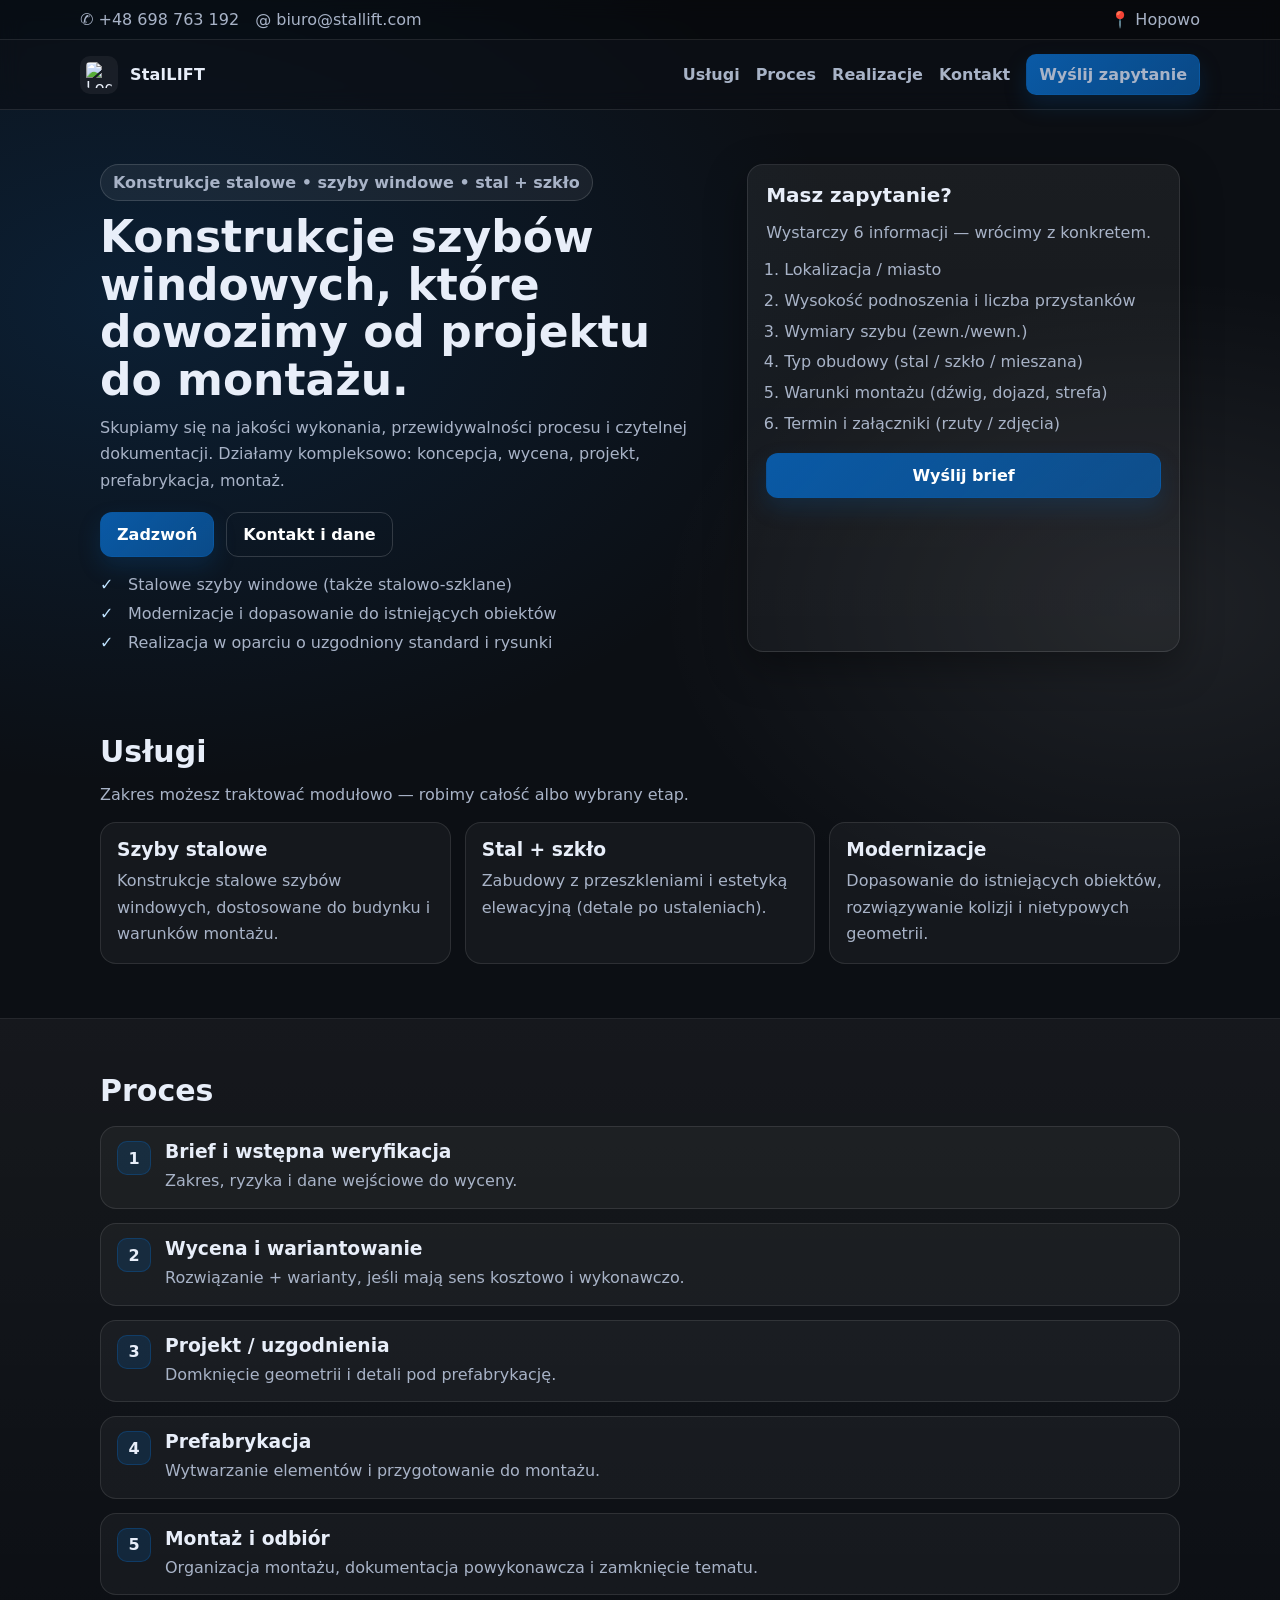
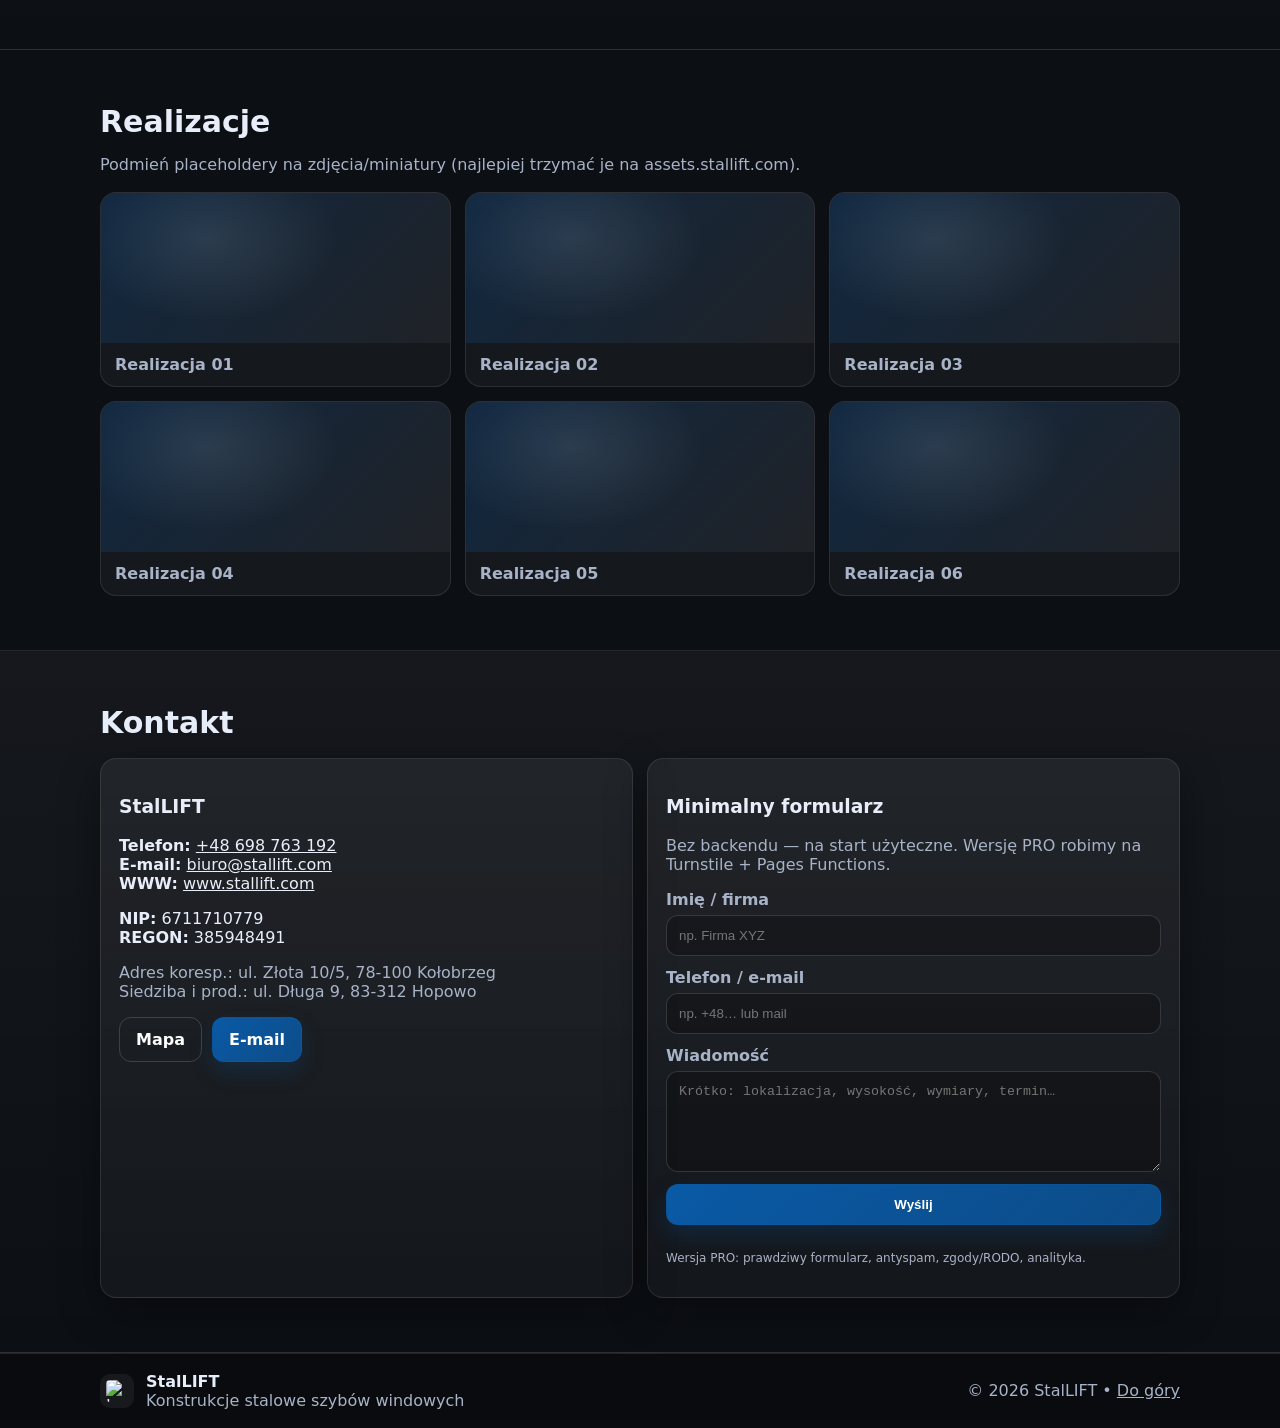
==== index.html @ e1544d0c "Add files via upload" ====
<!doctype html>
<html lang="pl">
<head>
  <meta charset="utf-8" />
  <meta name="viewport" content="width=device-width, initial-scale=1" />
  <title>StalLIFT — Konstrukcje stalowe szybów windowych</title>
  <meta name="description" content="Projektowanie, prefabrykacja i montaż konstrukcji stalowych szybów windowych. Kompleksowo: od koncepcji po realizację." />
  <meta name="robots" content="index,follow" />

  <link rel="icon" href="/favicon.svg" type="image/svg+xml" />
  <link rel="preconnect" href="https://assets.stallift.com" crossorigin />

  <meta property="og:title" content="StalLIFT — konstrukcje stalowe szybów windowych" />
  <meta property="og:description" content="Projektowanie, prefabrykacja i montaż. Szyby stalowo-szklane, konstrukcje pod dźwigi, modernizacje." />
  <meta property="og:type" content="website" />
  <meta property="og:url" content="https://www.stallift.com/" />
  <meta property="og:image" content="https://assets.stallift.com/stallift-logo.png" />

  <script type="application/ld+json">
  {
    "@context": "https://schema.org",
    "@type": "LocalBusiness",
    "name": "StalLIFT",
    "url": "https://www.stallift.com/",
    "logo": "https://assets.stallift.com/stallift-logo.png",
    "email": "biuro@stallift.com",
    "telephone": "+48698763192",
    "address": {
      "@type": "PostalAddress",
      "streetAddress": "ul. Długa 9",
      "addressLocality": "Hopowo",
      "postalCode": "83-312",
      "addressCountry": "PL"
    }
  }
  </script>

  <style>
    :root{
      --bg:#0c0f14;
      --text:#e8eef9;
      --muted:#a8b3c7;
      --line:rgba(255,255,255,.10);
      --blue:#0a5aa6;
      --shadow: 0 14px 40px rgba(0,0,0,.35);
      --r:16px;
    }
    *{box-sizing:border-box}
    html{scroll-behavior:smooth}
    body{
      margin:0;
      font-family: system-ui, -apple-system, Segoe UI, Roboto, Arial, Helvetica, sans-serif;
      color:var(--text);
      background:
        radial-gradient(1200px 800px at 10% 10%, rgba(10,90,166,.22), transparent 60%),
        radial-gradient(900px 600px at 90% 20%, rgba(255,255,255,.08), transparent 55%),
        var(--bg);
    }
    a{color:inherit}
    .container{max-width:1120px; margin:0 auto; padding:0 20px}
    .muted{color:var(--muted)}
    .btn{
      display:inline-flex; align-items:center; justify-content:center;
      padding:12px 16px; border-radius:12px;
      background: linear-gradient(135deg, rgba(10,90,166,1), rgba(10,90,166,.78));
      color:#fff; text-decoration:none; font-weight:800;
      border:1px solid rgba(10,90,166,.5);
      box-shadow: 0 10px 22px rgba(10,90,166,.22);
    }
    .btn:hover{filter:brightness(1.05)}
    .btn.ghost{background:transparent; border:1px solid rgba(255,255,255,.16); box-shadow:none}
    .btn.small{padding:10px 12px; border-radius:10px}
    .btn.full{width:100%}

    header{position:sticky; top:0; z-index:1000; backdrop-filter: blur(10px); -webkit-backdrop-filter: blur(10px)}
    .topbar{background:rgba(0,0,0,.35); border-bottom:1px solid var(--line)}
    .topbar .container{display:flex; justify-content:space-between; gap:14px; flex-wrap:wrap; padding:10px 0}
    .topbar a{color:var(--muted); text-decoration:none}
    .topbar a:hover{color:var(--text)}

    .navwrap{background:rgba(12,15,20,.65); border-bottom:1px solid var(--line)}
    .nav{display:flex; align-items:center; justify-content:space-between; gap:18px; padding:14px 0}
    .brand{display:flex; gap:12px; align-items:center; text-decoration:none}
    .brand img{width:38px; height:38px; border-radius:10px; background:rgba(255,255,255,.06); padding:6px}
    .brand b{letter-spacing:.2px}
    .menu{display:flex; align-items:center; gap:16px}
    .menu a{color:var(--muted); text-decoration:none; font-weight:700}
    .menu a:hover{color:var(--text)}

    .toggle{
      display:none; width:44px; height:44px; border-radius:12px;
      background:transparent; border:1px solid var(--line); color:var(--text);
    }
    .toggle span{display:block; height:2px; background:var(--text); margin:6px 10px; opacity:.9}

    .hero{padding:54px 0 28px}
    .hero .grid{display:grid; grid-template-columns:1.3fr .9fr; gap:22px; align-items:stretch}
    .pill{
      display:inline-flex; padding:8px 12px; border-radius:999px;
      border:1px solid rgba(255,255,255,.14);
      background:rgba(255,255,255,.06);
      color:var(--muted); font-weight:700; margin:0 0 12px 0;
    }
    h1{font-size:44px; line-height:1.08; margin:0 0 12px}
    .lead{color:var(--muted); font-size:16px; line-height:1.65; margin:0 0 18px}
    .cta{display:flex; gap:12px; flex-wrap:wrap; margin:0 0 18px}
    .checks{margin:0; padding:0; list-style:none; display:grid; gap:10px}
    .checks li{padding-left:28px; position:relative; color:var(--muted)}
    .checks li::before{content:"✓"; position:absolute; left:0; top:0; color:#bfe3ff; font-weight:900}

    .panel{
      border:1px solid var(--line);
      background: linear-gradient(180deg, rgba(255,255,255,.06), rgba(255,255,255,.03));
      border-radius: var(--r);
      padding:18px;
      box-shadow: var(--shadow);
    }
    .panel h2{margin:0 0 8px; font-size:20px}
    .steps{margin:12px 0 16px; padding-left:18px; color:var(--muted); line-height:1.55}
    .steps li{margin:6px 0}

    section{padding:54px 0}
    section.alt{background: linear-gradient(180deg, rgba(255,255,255,.04), rgba(255,255,255,0)); border-top:1px solid var(--line); border-bottom:1px solid var(--line)}
    h2{margin:0 0 10px; font-size:30px}
    .grid3{display:grid; grid-template-columns:repeat(3,1fr); gap:14px; margin-top:18px}
    .card{border:1px solid var(--line); border-radius: var(--r); background:rgba(255,255,255,.04); padding:16px}
    .card h3{margin:0 0 8px}
    .card p{margin:0; color:var(--muted); line-height:1.65}

    .timeline{display:grid; gap:14px; margin-top:18px}
    .titem{display:flex; gap:14px; border:1px solid var(--line); border-radius: var(--r); padding:14px 16px; background:rgba(255,255,255,.04)}
    .tno{width:34px; height:34px; border-radius:10px; display:flex; align-items:center; justify-content:center; background:rgba(10,90,166,.22); border:1px solid rgba(10,90,166,.4); font-weight:900}
    .titem h3{margin:0 0 6px}
    .titem p{margin:0; color:var(--muted); line-height:1.6}

    .gallery{display:grid; grid-template-columns:repeat(3,1fr); gap:14px; margin-top:18px}
    .gcard{text-decoration:none; border:1px solid var(--line); border-radius: var(--r); overflow:hidden; background:rgba(255,255,255,.04)}
    .gimg{height:150px; background:linear-gradient(135deg, rgba(10,90,166,.28), rgba(255,255,255,.06)), radial-gradient(220px 140px at 30% 30%, rgba(255,255,255,.12), transparent 60%), rgba(0,0,0,.15)}
    .gcap{padding:12px 14px; color:var(--muted); font-weight:700}

    .split{display:grid; grid-template-columns:1fr 1fr; gap:14px; margin-top:18px}
    .form{display:grid; gap:12px}
    label{display:grid; gap:6px; color:var(--muted); font-weight:700}
    input, textarea{width:100%; border-radius:12px; border:1px solid rgba(255,255,255,.14); background:rgba(0,0,0,.25); color:var(--text); padding:12px 12px; outline:none}
    input:focus, textarea:focus{border-color: rgba(10,90,166,.6)}
    .tiny{font-size:12px; line-height:1.5}

    footer{border-top:1px solid var(--line); padding:18px 0; background:rgba(0,0,0,.28)}
    footer .container{display:flex; justify-content:space-between; align-items:center; gap:14px; flex-wrap:wrap}
    .fleft{display:flex; gap:12px; align-items:center}
    .fleft img{width:34px; height:34px; border-radius:10px; background:rgba(255,255,255,.06); padding:6px}

    @media (max-width: 980px){
      h1{font-size:38px}
      .hero .grid{grid-template-columns:1fr}
      .split{grid-template-columns:1fr}
      .grid3{grid-template-columns:1fr}
      .gallery{grid-template-columns:1fr}
      .toggle{display:inline-block}
      .menu{
        position:absolute; right:20px; top:100%; margin-top:10px;
        padding:14px; border-radius:16px; border:1px solid var(--line);
        background: rgba(12,15,20,.95); box-shadow: var(--shadow);
        display:none; flex-direction:column; align-items:flex-start; min-width:220px;
      }
      .menu.open{display:flex}
    }
    @media (prefers-reduced-motion: reduce){
      html{scroll-behavior:auto}
    }
  </style>
</head>

<body>
<header>
  <div class="topbar">
    <div class="container">
      <div style="display:flex; gap:16px; flex-wrap:wrap;">
        <a href="tel:+48698763192">✆ +48 698 763 192</a>
        <a href="mailto:biuro@stallift.com">@ biuro@stallift.com</a>
      </div>
      <div>
        <a href="https://maps.app.goo.gl/gt6WpFgvRFRr3ffV9" target="_blank" rel="noreferrer">📍 Hopowo</a>
      </div>
    </div>
  </div>

  <div class="navwrap">
    <div class="container nav">
      <a class="brand" href="#top" aria-label="StalLIFT">
        <img src="https://assets.stallift.com/stallift-logo.png" alt="Logo StalLIFT" loading="eager" decoding="async" />
        <b>StalLIFT</b>
      </a>

      <button class="toggle" type="button" aria-label="Menu" aria-expanded="false">
        <span></span><span></span><span></span>
      </button>

      <nav class="menu" aria-label="Nawigacja">
        <a href="#uslugi">Usługi</a>
        <a href="#proces">Proces</a>
        <a href="#realizacje">Realizacje</a>
        <a href="#kontakt">Kontakt</a>
        <a class="btn small" href="mailto:biuro@stallift.com?subject=Zapytanie%20—%20StalLIFT">Wyślij zapytanie</a>
      </nav>
    </div>
  </div>
</header>

<main id="top">
  <section class="hero">
    <div class="container grid">
      <div>
        <p class="pill">Konstrukcje stalowe • szyby windowe • stal + szkło</p>
        <h1>Konstrukcje szybów windowych, które dowozimy od projektu do montażu.</h1>
        <p class="lead">
          Skupiamy się na jakości wykonania, przewidywalności procesu i czytelnej dokumentacji.
          Działamy kompleksowo: koncepcja, wycena, projekt, prefabrykacja, montaż.
        </p>

        <div class="cta">
          <a class="btn" href="tel:+48698763192">Zadzwoń</a>
          <a class="btn ghost" href="#kontakt">Kontakt i dane</a>
        </div>

        <ul class="checks" aria-label="Atuty">
          <li>Stalowe szyby windowe (także stalowo-szklane)</li>
          <li>Modernizacje i dopasowanie do istniejących obiektów</li>
          <li>Realizacja w oparciu o uzgodniony standard i rysunki</li>
        </ul>
      </div>

      <aside class="panel" aria-label="Szybki brief">
        <h2>Masz zapytanie?</h2>
        <p class="muted">Wystarczy 6 informacji — wrócimy z konkretem.</p>
        <ol class="steps">
          <li>Lokalizacja / miasto</li>
          <li>Wysokość podnoszenia i liczba przystanków</li>
          <li>Wymiary szybu (zewn./wewn.)</li>
          <li>Typ obudowy (stal / szkło / mieszana)</li>
          <li>Warunki montażu (dźwig, dojazd, strefa)</li>
          <li>Termin i załączniki (rzuty / zdjęcia)</li>
        </ol>
        <a class="btn full" href="mailto:biuro@stallift.com?subject=Brief%20—%20StalLIFT&body=1)%20Lokalizacja%3A%0D%0A2)%20Wysoko%C5%9B%C4%87%20podnoszenia%20%2F%20przystanki%3A%0D%0A3)%20Wymiary%20szybu%3A%0D%0A4)%20Obudowa%3A%0D%0A5)%20Monta%C5%BC%3A%0D%0A6)%20Termin%20%2F%20za%C5%82%C4%85czniki%3A">Wyślij brief</a>
      </aside>
    </div>
  </section>

  <section id="uslugi">
    <div class="container">
      <h2>Usługi</h2>
      <p class="muted">Zakres możesz traktować modułowo — robimy całość albo wybrany etap.</p>

      <div class="grid3">
        <article class="card">
          <h3>Szyby stalowe</h3>
          <p>Konstrukcje stalowe szybów windowych, dostosowane do budynku i warunków montażu.</p>
        </article>
        <article class="card">
          <h3>Stal + szkło</h3>
          <p>Zabudowy z przeszkleniami i estetyką elewacyjną (detale po ustaleniach).</p>
        </article>
        <article class="card">
          <h3>Modernizacje</h3>
          <p>Dopasowanie do istniejących obiektów, rozwiązywanie kolizji i nietypowych geometrii.</p>
        </article>
      </div>
    </div>
  </section>

  <section class="alt" id="proces">
    <div class="container">
      <h2>Proces</h2>
      <div class="timeline">
        <div class="titem"><span class="tno">1</span><div><h3>Brief i wstępna weryfikacja</h3><p>Zakres, ryzyka i dane wejściowe do wyceny.</p></div></div>
        <div class="titem"><span class="tno">2</span><div><h3>Wycena i wariantowanie</h3><p>Rozwiązanie + warianty, jeśli mają sens kosztowo i wykonawczo.</p></div></div>
        <div class="titem"><span class="tno">3</span><div><h3>Projekt / uzgodnienia</h3><p>Domknięcie geometrii i detali pod prefabrykację.</p></div></div>
        <div class="titem"><span class="tno">4</span><div><h3>Prefabrykacja</h3><p>Wytwarzanie elementów i przygotowanie do montażu.</p></div></div>
        <div class="titem"><span class="tno">5</span><div><h3>Montaż i odbiór</h3><p>Organizacja montażu, dokumentacja powykonawcza i zamknięcie tematu.</p></div></div>
      </div>
    </div>
  </section>

  <section id="realizacje">
    <div class="container">
      <h2>Realizacje</h2>
      <p class="muted">Podmień placeholdery na zdjęcia/miniatury (najlepiej trzymać je na assets.stallift.com).</p>

      <div class="gallery">
        <a class="gcard" href="#"><div class="gimg"></div><div class="gcap">Realizacja 01</div></a>
        <a class="gcard" href="#"><div class="gimg"></div><div class="gcap">Realizacja 02</div></a>
        <a class="gcard" href="#"><div class="gimg"></div><div class="gcap">Realizacja 03</div></a>
        <a class="gcard" href="#"><div class="gimg"></div><div class="gcap">Realizacja 04</div></a>
        <a class="gcard" href="#"><div class="gimg"></div><div class="gcap">Realizacja 05</div></a>
        <a class="gcard" href="#"><div class="gimg"></div><div class="gcap">Realizacja 06</div></a>
      </div>
    </div>
  </section>

  <section class="alt" id="kontakt">
    <div class="container">
      <h2>Kontakt</h2>

      <div class="split">
        <div class="panel">
          <h3>StalLIFT</h3>
          <p>
            <b>Telefon:</b> <a href="tel:+48698763192">+48 698 763 192</a><br/>
            <b>E-mail:</b> <a href="mailto:biuro@stallift.com">biuro@stallift.com</a><br/>
            <b>WWW:</b> <a href="https://www.stallift.com/">www.stallift.com</a>
          </p>
          <p><b>NIP:</b> 6711710779<br/><b>REGON:</b> 385948491</p>
          <p class="muted">
            Adres koresp.: ul. Złota 10/5, 78-100 Kołobrzeg<br/>
            Siedziba i prod.: ul. Długa 9, 83-312 Hopowo
          </p>
          <div style="display:flex; gap:10px; flex-wrap:wrap; margin-top:14px;">
            <a class="btn ghost" href="https://maps.app.goo.gl/gt6WpFgvRFRr3ffV9" target="_blank" rel="noreferrer">Mapa</a>
            <a class="btn" href="mailto:biuro@stallift.com?subject=Zapytanie%20—%20StalLIFT">E-mail</a>
          </div>
        </div>

        <div class="panel">
          <h3>Minimalny formularz</h3>
          <p class="muted">Bez backendu — na start użyteczne. Wersję PRO robimy na Turnstile + Pages Functions.</p>
          <form class="form" action="mailto:biuro@stallift.com" method="post" enctype="text/plain">
            <label>Imię / firma
              <input name="name" autocomplete="name" placeholder="np. Firma XYZ" />
            </label>
            <label>Telefon / e-mail
              <input name="contact" autocomplete="email" placeholder="np. +48… lub mail" />
            </label>
            <label>Wiadomość
              <textarea name="message" rows="5" placeholder="Krótko: lokalizacja, wysokość, wymiary, termin…"></textarea>
            </label>
            <button class="btn full" type="submit">Wyślij</button>
            <p class="tiny muted">Wersja PRO: prawdziwy formularz, antyspam, zgody/RODO, analityka.</p>
          </form>
        </div>
      </div>
    </div>
  </section>
</main>

<footer>
  <div class="container">
    <div class="fleft">
      <img src="https://assets.stallift.com/stallift-logo.png" alt="Logo StalLIFT" loading="lazy" decoding="async" />
      <div>
        <strong>StalLIFT</strong><br/>
        <span class="muted">Konstrukcje stalowe szybów windowych</span>
      </div>
    </div>
    <div class="muted">© <span id="y"></span> StalLIFT • <a href="#top" class="muted">Do góry</a></div>
  </div>
</footer>

<script>
  // rok
  document.getElementById('y').textContent = new Date().getFullYear();

  // mobile menu
  const btn = document.querySelector('.toggle');
  const menu = document.querySelector('.menu');
  const setState = (open) => {
    btn.setAttribute('aria-expanded', open ? 'true' : 'false');
    menu.classList.toggle('open', open);
  };
  btn?.addEventListener('click', () => setState(btn.getAttribute('aria-expanded') !== 'true'));
  menu?.querySelectorAll('a')?.forEach(a => a.addEventListener('click', () => setState(false)));
  document.addEventListener('click', (e) => {
    if (!menu?.classList.contains('open')) return;
    if (menu.contains(e.target) || btn.contains(e.target)) return;
    setState(false);
  });
</script>
</body>
</html>
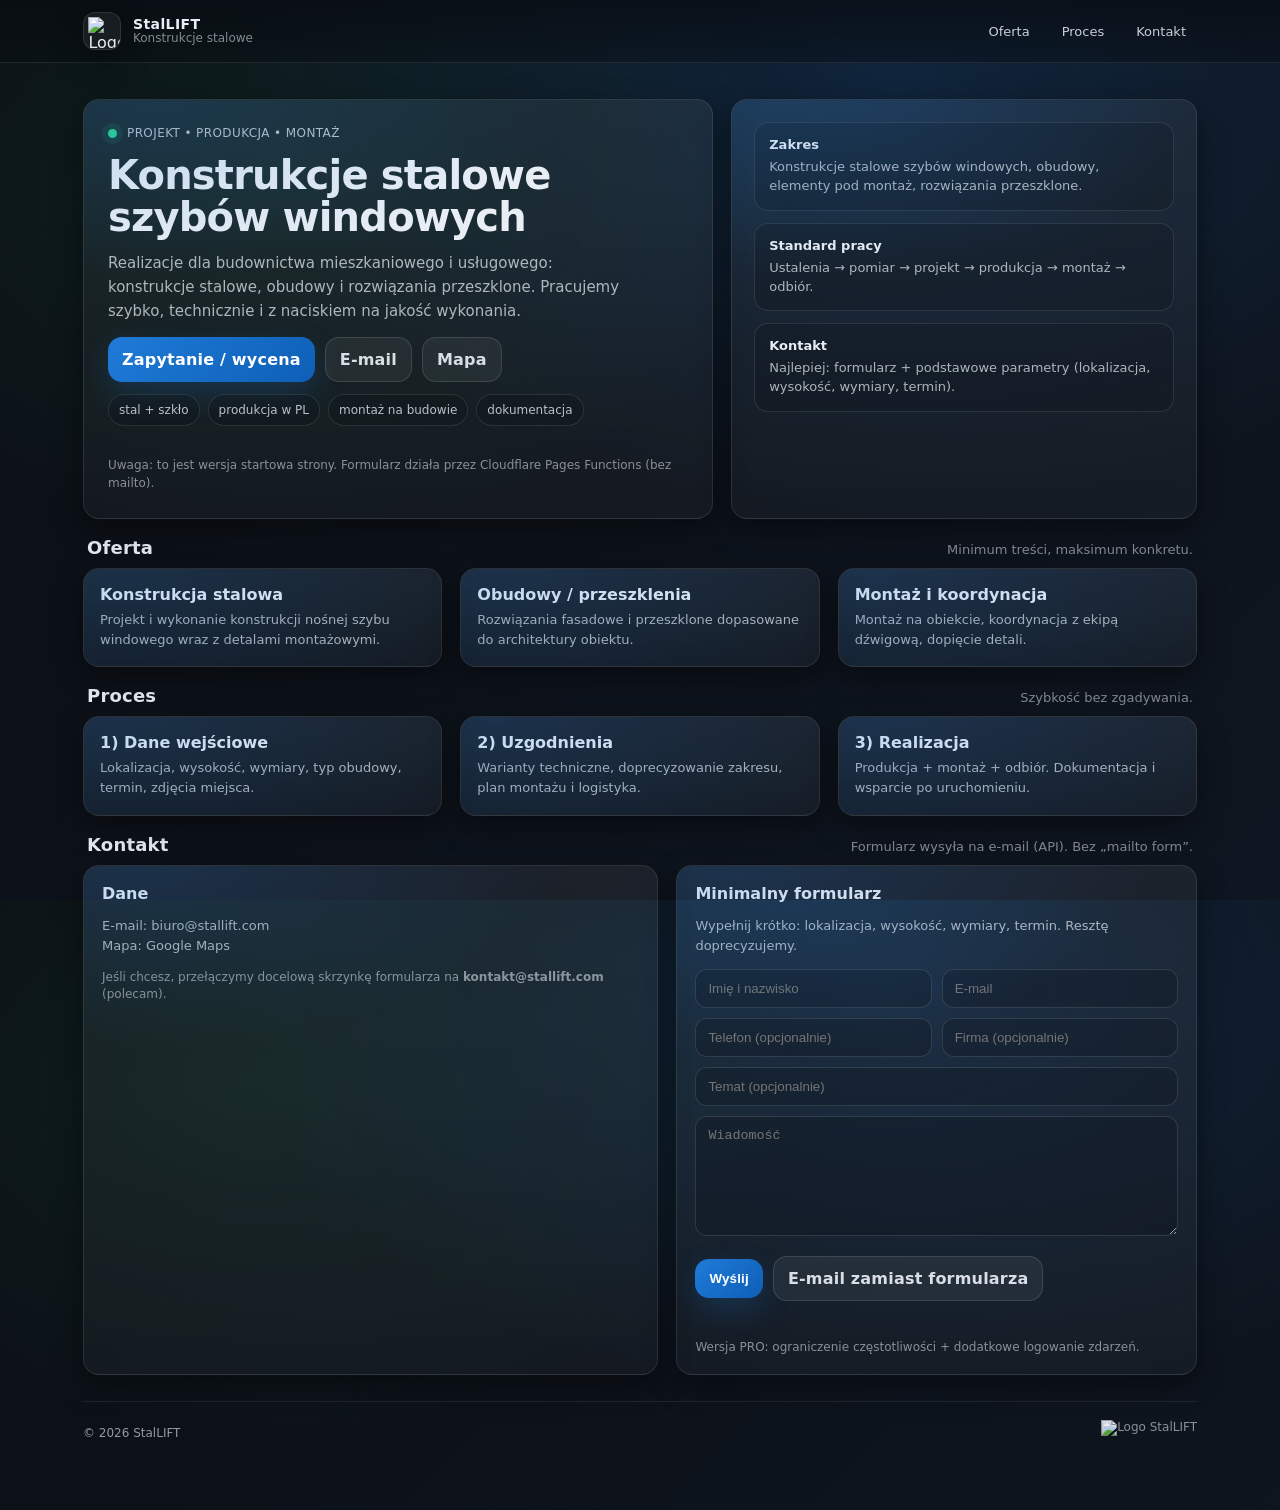
==== commit aff0a62d: "Add files via upload" ====
--- a/index.html
+++ b/index.html
@@ -1,378 +1,461 @@
-<!doctype html>
+<!DOCTYPE html>
 <html lang="pl">
 <head>
   <meta charset="utf-8" />
   <meta name="viewport" content="width=device-width, initial-scale=1" />
-  <title>StalLIFT — Konstrukcje stalowe szybów windowych</title>
-  <meta name="description" content="Projektowanie, prefabrykacja i montaż konstrukcji stalowych szybów windowych. Kompleksowo: od koncepcji po realizację." />
+  <meta name="description" content="StalLIFT — konstrukcje stalowe szybów windowych. Projekt, produkcja, montaż. Konstrukcje przeszklone i obudowy." />
   <meta name="robots" content="index,follow" />
-
-  <link rel="icon" href="/favicon.svg" type="image/svg+xml" />
-  <link rel="preconnect" href="https://assets.stallift.com" crossorigin />
-
-  <meta property="og:title" content="StalLIFT — konstrukcje stalowe szybów windowych" />
-  <meta property="og:description" content="Projektowanie, prefabrykacja i montaż. Szyby stalowo-szklane, konstrukcje pod dźwigi, modernizacje." />
+  <link rel="canonical" href="https://stallift.com/" />
+
+  <meta property="og:title" content="StalLIFT — Konstrukcje stalowe" />
+  <meta property="og:description" content="Konstrukcje stalowe szybów windowych. Projekt, produkcja, montaż." />
   <meta property="og:type" content="website" />
-  <meta property="og:url" content="https://www.stallift.com/" />
-  <meta property="og:image" content="https://assets.stallift.com/stallift-logo.png" />
-
-  <script type="application/ld+json">
-  {
-    "@context": "https://schema.org",
-    "@type": "LocalBusiness",
-    "name": "StalLIFT",
-    "url": "https://www.stallift.com/",
-    "logo": "https://assets.stallift.com/stallift-logo.png",
-    "email": "biuro@stallift.com",
-    "telephone": "+48698763192",
-    "address": {
-      "@type": "PostalAddress",
-      "streetAddress": "ul. Długa 9",
-      "addressLocality": "Hopowo",
-      "postalCode": "83-312",
-      "addressCountry": "PL"
-    }
-  }
-  </script>
+  <meta property="og:url" content="https://stallift.com/" />
+
+  <title>StalLIFT — Konstrukcje stalowe</title>
 
   <style>
     :root{
-      --bg:#0c0f14;
-      --text:#e8eef9;
-      --muted:#a8b3c7;
+      --bg0:#0b0f14;
+      --bg1:#0f1621;
+      --panel:#101a27cc;
       --line:rgba(255,255,255,.10);
-      --blue:#0a5aa6;
-      --shadow: 0 14px 40px rgba(0,0,0,.35);
+      --text:#e9eef5;
+      --muted:rgba(233,238,245,.72);
+      --muted2:rgba(233,238,245,.55);
+      --brand:#1f7bd8;
+      --brand2:#0e5fb6;
+      --ok:#2ad48f;
+      --bad:#ff6b6b;
       --r:16px;
-    }
-    *{box-sizing:border-box}
-    html{scroll-behavior:smooth}
+      --r2:12px;
+      --shadow:0 18px 60px rgba(0,0,0,.55);
+      --shadow2:0 10px 30px rgba(0,0,0,.45);
+      --glass: blur(14px);
+      --ease:cubic-bezier(.22,.9,.2,1);
+    }
+    *{ box-sizing:border-box; }
+    html,body{ height:100%; }
     body{
       margin:0;
-      font-family: system-ui, -apple-system, Segoe UI, Roboto, Arial, Helvetica, sans-serif;
+      font-family: ui-sans-serif, system-ui, -apple-system, Segoe UI, Roboto, Helvetica, Arial;
       color:var(--text);
       background:
-        radial-gradient(1200px 800px at 10% 10%, rgba(10,90,166,.22), transparent 60%),
-        radial-gradient(900px 600px at 90% 20%, rgba(255,255,255,.08), transparent 55%),
-        var(--bg);
-    }
-    a{color:inherit}
-    .container{max-width:1120px; margin:0 auto; padding:0 20px}
-    .muted{color:var(--muted)}
-    .btn{
-      display:inline-flex; align-items:center; justify-content:center;
-      padding:12px 16px; border-radius:12px;
-      background: linear-gradient(135deg, rgba(10,90,166,1), rgba(10,90,166,.78));
-      color:#fff; text-decoration:none; font-weight:800;
-      border:1px solid rgba(10,90,166,.5);
-      box-shadow: 0 10px 22px rgba(10,90,166,.22);
-    }
-    .btn:hover{filter:brightness(1.05)}
-    .btn.ghost{background:transparent; border:1px solid rgba(255,255,255,.16); box-shadow:none}
-    .btn.small{padding:10px 12px; border-radius:10px}
-    .btn.full{width:100%}
-
-    header{position:sticky; top:0; z-index:1000; backdrop-filter: blur(10px); -webkit-backdrop-filter: blur(10px)}
-    .topbar{background:rgba(0,0,0,.35); border-bottom:1px solid var(--line)}
-    .topbar .container{display:flex; justify-content:space-between; gap:14px; flex-wrap:wrap; padding:10px 0}
-    .topbar a{color:var(--muted); text-decoration:none}
-    .topbar a:hover{color:var(--text)}
-
-    .navwrap{background:rgba(12,15,20,.65); border-bottom:1px solid var(--line)}
-    .nav{display:flex; align-items:center; justify-content:space-between; gap:18px; padding:14px 0}
-    .brand{display:flex; gap:12px; align-items:center; text-decoration:none}
-    .brand img{width:38px; height:38px; border-radius:10px; background:rgba(255,255,255,.06); padding:6px}
-    .brand b{letter-spacing:.2px}
-    .menu{display:flex; align-items:center; gap:16px}
-    .menu a{color:var(--muted); text-decoration:none; font-weight:700}
-    .menu a:hover{color:var(--text)}
-
-    .toggle{
-      display:none; width:44px; height:44px; border-radius:12px;
-      background:transparent; border:1px solid var(--line); color:var(--text);
-    }
-    .toggle span{display:block; height:2px; background:var(--text); margin:6px 10px; opacity:.9}
-
-    .hero{padding:54px 0 28px}
-    .hero .grid{display:grid; grid-template-columns:1.3fr .9fr; gap:22px; align-items:stretch}
-    .pill{
-      display:inline-flex; padding:8px 12px; border-radius:999px;
-      border:1px solid rgba(255,255,255,.14);
-      background:rgba(255,255,255,.06);
-      color:var(--muted); font-weight:700; margin:0 0 12px 0;
-    }
-    h1{font-size:44px; line-height:1.08; margin:0 0 12px}
-    .lead{color:var(--muted); font-size:16px; line-height:1.65; margin:0 0 18px}
-    .cta{display:flex; gap:12px; flex-wrap:wrap; margin:0 0 18px}
-    .checks{margin:0; padding:0; list-style:none; display:grid; gap:10px}
-    .checks li{padding-left:28px; position:relative; color:var(--muted)}
-    .checks li::before{content:"✓"; position:absolute; left:0; top:0; color:#bfe3ff; font-weight:900}
-
-    .panel{
+        radial-gradient(1100px 700px at 70% 10%, rgba(31,123,216,.18), transparent 60%),
+        radial-gradient(900px 600px at 20% 20%, rgba(42,212,143,.08), transparent 60%),
+        linear-gradient(135deg, var(--bg0), var(--bg1));
+      overflow-x:hidden;
+    }
+    a{ color:inherit; text-decoration:none; }
+    .wrap{ max-width:1150px; margin:0 auto; padding: 18px 18px 64px; }
+
+    /* topbar */
+    .topbar{
+      position:sticky; top:0; z-index:50;
+      backdrop-filter: var(--glass);
+      background: linear-gradient(180deg, rgba(8,12,18,.74), rgba(8,12,18,.40));
+      border-bottom:1px solid var(--line);
+    }
+    .topbar-inner{
+      max-width:1150px; margin:0 auto;
+      padding:12px 18px;
+      display:flex; align-items:center; justify-content:space-between; gap:12px;
+    }
+    .brand{
+      display:flex; align-items:center; gap:12px;
+      min-width: 220px;
+    }
+    .brand .logo{
+      width:38px; height:38px; border-radius:12px;
+      background: rgba(255,255,255,.06);
+      border:1px solid var(--line);
+      display:grid; place-items:center;
+      overflow:hidden;
+      box-shadow: var(--shadow2);
+    }
+    .brand .logo img{ width:86%; height:86%; object-fit:contain; }
+    .brand .txt{ display:flex; flex-direction:column; line-height:1.05; }
+    .brand .txt b{ font-size:14px; letter-spacing:.4px; }
+    .brand .txt span{ font-size:12px; color:var(--muted2); }
+
+    .nav{
+      display:flex; align-items:center; gap:10px; flex-wrap:wrap;
+      justify-content:flex-end;
+    }
+    .nav a{
+      font-size:13px;
+      color: rgba(233,238,245,.86);
+      padding:9px 10px;
+      border-radius:12px;
+      border:1px solid transparent;
+      transition: background 150ms var(--ease), border-color 150ms var(--ease), transform 150ms var(--ease);
+    }
+    .nav a:hover{
+      background: rgba(255,255,255,.06);
+      border-color: rgba(255,255,255,.10);
+      transform: translateY(-1px);
+    }
+
+    /* cards */
+    .grid{ display:grid; gap:18px; }
+    .hero{
+      margin-top:18px;
+      grid-template-columns: 1.15fr .85fr;
+      align-items:stretch;
+    }
+    .card{
+      border-radius: var(--r);
       border:1px solid var(--line);
       background: linear-gradient(180deg, rgba(255,255,255,.06), rgba(255,255,255,.03));
-      border-radius: var(--r);
-      padding:18px;
-      box-shadow: var(--shadow);
-    }
-    .panel h2{margin:0 0 8px; font-size:20px}
-    .steps{margin:12px 0 16px; padding-left:18px; color:var(--muted); line-height:1.55}
-    .steps li{margin:6px 0}
-
-    section{padding:54px 0}
-    section.alt{background: linear-gradient(180deg, rgba(255,255,255,.04), rgba(255,255,255,0)); border-top:1px solid var(--line); border-bottom:1px solid var(--line)}
-    h2{margin:0 0 10px; font-size:30px}
-    .grid3{display:grid; grid-template-columns:repeat(3,1fr); gap:14px; margin-top:18px}
-    .card{border:1px solid var(--line); border-radius: var(--r); background:rgba(255,255,255,.04); padding:16px}
-    .card h3{margin:0 0 8px}
-    .card p{margin:0; color:var(--muted); line-height:1.65}
-
-    .timeline{display:grid; gap:14px; margin-top:18px}
-    .titem{display:flex; gap:14px; border:1px solid var(--line); border-radius: var(--r); padding:14px 16px; background:rgba(255,255,255,.04)}
-    .tno{width:34px; height:34px; border-radius:10px; display:flex; align-items:center; justify-content:center; background:rgba(10,90,166,.22); border:1px solid rgba(10,90,166,.4); font-weight:900}
-    .titem h3{margin:0 0 6px}
-    .titem p{margin:0; color:var(--muted); line-height:1.6}
-
-    .gallery{display:grid; grid-template-columns:repeat(3,1fr); gap:14px; margin-top:18px}
-    .gcard{text-decoration:none; border:1px solid var(--line); border-radius: var(--r); overflow:hidden; background:rgba(255,255,255,.04)}
-    .gimg{height:150px; background:linear-gradient(135deg, rgba(10,90,166,.28), rgba(255,255,255,.06)), radial-gradient(220px 140px at 30% 30%, rgba(255,255,255,.12), transparent 60%), rgba(0,0,0,.15)}
-    .gcap{padding:12px 14px; color:var(--muted); font-weight:700}
-
-    .split{display:grid; grid-template-columns:1fr 1fr; gap:14px; margin-top:18px}
-    .form{display:grid; gap:12px}
-    label{display:grid; gap:6px; color:var(--muted); font-weight:700}
-    input, textarea{width:100%; border-radius:12px; border:1px solid rgba(255,255,255,.14); background:rgba(0,0,0,.25); color:var(--text); padding:12px 12px; outline:none}
-    input:focus, textarea:focus{border-color: rgba(10,90,166,.6)}
-    .tiny{font-size:12px; line-height:1.5}
-
-    footer{border-top:1px solid var(--line); padding:18px 0; background:rgba(0,0,0,.28)}
-    footer .container{display:flex; justify-content:space-between; align-items:center; gap:14px; flex-wrap:wrap}
-    .fleft{display:flex; gap:12px; align-items:center}
-    .fleft img{width:34px; height:34px; border-radius:10px; background:rgba(255,255,255,.06); padding:6px}
+      box-shadow: var(--shadow2);
+      overflow:hidden;
+      position:relative;
+    }
+    .card::before{
+      content:"";
+      position:absolute; inset:-2px;
+      background: radial-gradient(700px 300px at 10% 0%, rgba(31,123,216,.22), transparent 60%);
+      pointer-events:none;
+      opacity:.9;
+    }
+    .hero-left{ padding:26px 24px; min-height: 420px; display:flex; flex-direction:column; justify-content:space-between; }
+    .kicker{
+      display:flex; align-items:center; gap:10px;
+      font-size:12px; letter-spacing:.4px;
+      color: rgba(233,238,245,.78);
+      text-transform: uppercase;
+    }
+    .dot{ width:9px; height:9px; border-radius:50%; background: var(--ok); box-shadow: 0 0 0 6px rgba(42,212,143,.10); }
+    h1{ margin:14px 0 12px; font-size: 40px; line-height:1.06; letter-spacing:-.8px; font-weight: 860; }
+    .sub{ color: var(--muted); font-size:15px; line-height:1.6; max-width: 56ch; margin:0 0 14px; }
+    .cta{ display:flex; flex-wrap:wrap; gap:10px; margin-top: 12px; }
+    .btn{
+      border:0; cursor:pointer;
+      border-radius: 14px;
+      padding: 12px 14px;
+      font-weight: 760;
+      letter-spacing:.2px;
+      display:inline-flex; align-items:center; justify-content:center;
+      transition: transform 150ms var(--ease), box-shadow 150ms var(--ease), background 150ms var(--ease), border-color 150ms var(--ease);
+      user-select:none;
+    }
+    .btn.primary{
+      background: linear-gradient(135deg, var(--brand), var(--brand2));
+      color:#fff;
+      box-shadow: 0 12px 30px rgba(31,123,216,.22);
+    }
+    .btn.primary:hover{ transform: translateY(-1px); box-shadow: 0 16px 40px rgba(31,123,216,.30); }
+    .btn.ghost{
+      background: rgba(255,255,255,.06);
+      border: 1px solid rgba(255,255,255,.12);
+      color: rgba(233,238,245,.92);
+    }
+    .btn.ghost:hover{ transform: translateY(-1px); background: rgba(255,255,255,.08); border-color: rgba(255,255,255,.16); }
+    .chips{ display:flex; flex-wrap:wrap; gap:8px; margin-top: 12px; }
+    .chip{
+      font-size:12px; color: rgba(233,238,245,.78);
+      padding: 8px 10px;
+      border-radius: 999px;
+      border: 1px solid rgba(255,255,255,.10);
+      background: rgba(10,14,20,.25);
+    }
+
+    .hero-right{ padding: 22px; display:flex; flex-direction:column; gap:12px; }
+    .stat{
+      border-radius: 14px;
+      border:1px solid rgba(255,255,255,.10);
+      background: rgba(10,14,20,.22);
+      padding: 14px 14px;
+    }
+    .stat b{ display:block; font-size:13px; margin-bottom:6px; }
+    .stat span{ color: var(--muted); font-size:13px; line-height:1.45; display:block; }
+
+    /* sections */
+    .section{ margin-top: 18px; }
+    .section .head{
+      display:flex; align-items:baseline; justify-content:space-between; gap:12px;
+      margin: 18px 4px 10px;
+    }
+    .section h2{ margin:0; font-size:18px; letter-spacing:.2px; }
+    .section p.lead{ margin:0; color: var(--muted2); font-size:13px; }
+
+    .cols3{ grid-template-columns: repeat(3, 1fr); }
+    .tile{ padding:16px 16px; }
+    .tile b{ display:block; margin-bottom:6px; }
+    .tile p{ margin:0; color: var(--muted); font-size:13px; line-height:1.55; }
+
+    /* contact */
+    .contact{ grid-template-columns: 1.05fr .95fr; }
+    .panel{ padding:18px; }
+    .panel h3{ margin:0 0 10px; font-size:16px; }
+    .muted{ color: var(--muted); font-size:13px; line-height:1.55; }
+    .tiny{ color: var(--muted2); font-size:12px; line-height:1.45; }
+
+    form{ display:grid; gap:10px; margin-top: 10px; }
+    input, textarea{
+      width:100%;
+      padding: 11px 12px;
+      border-radius: 12px;
+      border:1px solid rgba(255,255,255,.12);
+      background: rgba(10,14,20,.25);
+      color: var(--text);
+      outline:none;
+    }
+    input:focus, textarea:focus{
+      border-color: rgba(31,123,216,.40);
+      box-shadow: 0 0 0 4px rgba(31,123,216,.12);
+    }
+    textarea{ resize: vertical; min-height: 120px; }
+    .row2{ display:grid; grid-template-columns: 1fr 1fr; gap:10px; }
+    .actions{ display:flex; align-items:center; gap:10px; flex-wrap:wrap; }
+    .status{ min-height: 18px; font-size:13px; color: var(--muted); }
+
+    footer{
+      margin-top: 26px;
+      border-top: 1px solid rgba(255,255,255,.08);
+      padding-top: 18px;
+      color: rgba(233,238,245,.62);
+      font-size: 12px;
+    }
+    footer .foot{
+      display:flex; align-items:center; justify-content:space-between; gap:12px; flex-wrap:wrap;
+    }
+    footer img{ height:26px; width:auto; opacity:.92; }
 
     @media (max-width: 980px){
-      h1{font-size:38px}
-      .hero .grid{grid-template-columns:1fr}
-      .split{grid-template-columns:1fr}
-      .grid3{grid-template-columns:1fr}
-      .gallery{grid-template-columns:1fr}
-      .toggle{display:inline-block}
-      .menu{
-        position:absolute; right:20px; top:100%; margin-top:10px;
-        padding:14px; border-radius:16px; border:1px solid var(--line);
-        background: rgba(12,15,20,.95); box-shadow: var(--shadow);
-        display:none; flex-direction:column; align-items:flex-start; min-width:220px;
-      }
-      .menu.open{display:flex}
-    }
-    @media (prefers-reduced-motion: reduce){
-      html{scroll-behavior:auto}
+      .hero{ grid-template-columns: 1fr; }
+      .contact{ grid-template-columns: 1fr; }
+      .cols3{ grid-template-columns: 1fr; }
+      h1{ font-size: 34px; }
     }
   </style>
 </head>
 
 <body>
-<header>
-  <div class="topbar">
-    <div class="container">
-      <div style="display:flex; gap:16px; flex-wrap:wrap;">
-        <a href="tel:+48698763192">✆ +48 698 763 192</a>
-        <a href="mailto:biuro@stallift.com">@ biuro@stallift.com</a>
-      </div>
-      <div>
-        <a href="https://maps.app.goo.gl/gt6WpFgvRFRr3ffV9" target="_blank" rel="noreferrer">📍 Hopowo</a>
-      </div>
-    </div>
-  </div>
-
-  <div class="navwrap">
-    <div class="container nav">
-      <a class="brand" href="#top" aria-label="StalLIFT">
-        <img src="https://assets.stallift.com/stallift-logo.png" alt="Logo StalLIFT" loading="eager" decoding="async" />
-        <b>StalLIFT</b>
-      </a>
-
-      <button class="toggle" type="button" aria-label="Menu" aria-expanded="false">
-        <span></span><span></span><span></span>
-      </button>
-
-      <nav class="menu" aria-label="Nawigacja">
-        <a href="#uslugi">Usługi</a>
+  <header class="topbar">
+    <div class="topbar-inner">
+      <div class="brand">
+        <div class="logo">
+          <img src="https://assets.stallift.com/stallift-logo.png" alt="Logo StalLIFT" loading="eager" decoding="async" />
+        </div>
+        <div class="txt">
+          <b>StalLIFT</b>
+          <span>Konstrukcje stalowe</span>
+        </div>
+      </div>
+
+      <nav class="nav">
+        <a href="#oferta">Oferta</a>
         <a href="#proces">Proces</a>
-        <a href="#realizacje">Realizacje</a>
         <a href="#kontakt">Kontakt</a>
-        <a class="btn small" href="mailto:biuro@stallift.com?subject=Zapytanie%20—%20StalLIFT">Wyślij zapytanie</a>
       </nav>
     </div>
-  </div>
-</header>
-
-<main id="top">
-  <section class="hero">
-    <div class="container grid">
-      <div>
-        <p class="pill">Konstrukcje stalowe • szyby windowe • stal + szkło</p>
-        <h1>Konstrukcje szybów windowych, które dowozimy od projektu do montażu.</h1>
-        <p class="lead">
-          Skupiamy się na jakości wykonania, przewidywalności procesu i czytelnej dokumentacji.
-          Działamy kompleksowo: koncepcja, wycena, projekt, prefabrykacja, montaż.
-        </p>
-
-        <div class="cta">
-          <a class="btn" href="tel:+48698763192">Zadzwoń</a>
-          <a class="btn ghost" href="#kontakt">Kontakt i dane</a>
-        </div>
-
-        <ul class="checks" aria-label="Atuty">
-          <li>Stalowe szyby windowe (także stalowo-szklane)</li>
-          <li>Modernizacje i dopasowanie do istniejących obiektów</li>
-          <li>Realizacja w oparciu o uzgodniony standard i rysunki</li>
-        </ul>
-      </div>
-
-      <aside class="panel" aria-label="Szybki brief">
-        <h2>Masz zapytanie?</h2>
-        <p class="muted">Wystarczy 6 informacji — wrócimy z konkretem.</p>
-        <ol class="steps">
-          <li>Lokalizacja / miasto</li>
-          <li>Wysokość podnoszenia i liczba przystanków</li>
-          <li>Wymiary szybu (zewn./wewn.)</li>
-          <li>Typ obudowy (stal / szkło / mieszana)</li>
-          <li>Warunki montażu (dźwig, dojazd, strefa)</li>
-          <li>Termin i załączniki (rzuty / zdjęcia)</li>
-        </ol>
-        <a class="btn full" href="mailto:biuro@stallift.com?subject=Brief%20—%20StalLIFT&body=1)%20Lokalizacja%3A%0D%0A2)%20Wysoko%C5%9B%C4%87%20podnoszenia%20%2F%20przystanki%3A%0D%0A3)%20Wymiary%20szybu%3A%0D%0A4)%20Obudowa%3A%0D%0A5)%20Monta%C5%BC%3A%0D%0A6)%20Termin%20%2F%20za%C5%82%C4%85czniki%3A">Wyślij brief</a>
+  </header>
+
+  <main class="wrap">
+    <section class="grid hero">
+      <div class="card hero-left">
+        <div>
+          <div class="kicker"><span class="dot"></span>Projekt • produkcja • montaż</div>
+          <h1>Konstrukcje stalowe szybów windowych</h1>
+          <p class="sub">
+            Realizacje dla budownictwa mieszkaniowego i usługowego: konstrukcje stalowe, obudowy i rozwiązania przeszklone.
+            Pracujemy szybko, technicznie i z naciskiem na jakość wykonania.
+          </p>
+
+          <div class="cta">
+            <a class="btn primary" href="#kontakt">Zapytanie / wycena</a>
+            <a class="btn ghost" href="mailto:biuro@stallift.com?subject=Zapytanie%20—%20StalLIFT">E-mail</a>
+            <a class="btn ghost" href="https://maps.app.goo.gl/gt6WpFgvRFRr3ffV9" target="_blank" rel="noreferrer">Mapa</a>
+          </div>
+
+          <div class="chips">
+            <span class="chip">stal + szkło</span>
+            <span class="chip">produkcja w PL</span>
+            <span class="chip">montaż na budowie</span>
+            <span class="chip">dokumentacja</span>
+          </div>
+        </div>
+
+        <div class="tiny">
+          Uwaga: to jest wersja startowa strony. Formularz działa przez Cloudflare Pages Functions (bez mailto).
+        </div>
+      </div>
+
+      <aside class="card hero-right">
+        <div class="stat">
+          <b>Zakres</b>
+          <span>Konstrukcje stalowe szybów windowych, obudowy, elementy pod montaż, rozwiązania przeszklone.</span>
+        </div>
+        <div class="stat">
+          <b>Standard pracy</b>
+          <span>Ustalenia → pomiar → projekt → produkcja → montaż → odbiór.</span>
+        </div>
+        <div class="stat">
+          <b>Kontakt</b>
+          <span>Najlepiej: formularz + podstawowe parametry (lokalizacja, wysokość, wymiary, termin).</span>
+        </div>
       </aside>
-    </div>
-  </section>
-
-  <section id="uslugi">
-    <div class="container">
-      <h2>Usługi</h2>
-      <p class="muted">Zakres możesz traktować modułowo — robimy całość albo wybrany etap.</p>
-
-      <div class="grid3">
-        <article class="card">
-          <h3>Szyby stalowe</h3>
-          <p>Konstrukcje stalowe szybów windowych, dostosowane do budynku i warunków montażu.</p>
-        </article>
-        <article class="card">
-          <h3>Stal + szkło</h3>
-          <p>Zabudowy z przeszkleniami i estetyką elewacyjną (detale po ustaleniach).</p>
-        </article>
-        <article class="card">
-          <h3>Modernizacje</h3>
-          <p>Dopasowanie do istniejących obiektów, rozwiązywanie kolizji i nietypowych geometrii.</p>
-        </article>
-      </div>
-    </div>
-  </section>
-
-  <section class="alt" id="proces">
-    <div class="container">
-      <h2>Proces</h2>
-      <div class="timeline">
-        <div class="titem"><span class="tno">1</span><div><h3>Brief i wstępna weryfikacja</h3><p>Zakres, ryzyka i dane wejściowe do wyceny.</p></div></div>
-        <div class="titem"><span class="tno">2</span><div><h3>Wycena i wariantowanie</h3><p>Rozwiązanie + warianty, jeśli mają sens kosztowo i wykonawczo.</p></div></div>
-        <div class="titem"><span class="tno">3</span><div><h3>Projekt / uzgodnienia</h3><p>Domknięcie geometrii i detali pod prefabrykację.</p></div></div>
-        <div class="titem"><span class="tno">4</span><div><h3>Prefabrykacja</h3><p>Wytwarzanie elementów i przygotowanie do montażu.</p></div></div>
-        <div class="titem"><span class="tno">5</span><div><h3>Montaż i odbiór</h3><p>Organizacja montażu, dokumentacja powykonawcza i zamknięcie tematu.</p></div></div>
-      </div>
-    </div>
-  </section>
-
-  <section id="realizacje">
-    <div class="container">
-      <h2>Realizacje</h2>
-      <p class="muted">Podmień placeholdery na zdjęcia/miniatury (najlepiej trzymać je na assets.stallift.com).</p>
-
-      <div class="gallery">
-        <a class="gcard" href="#"><div class="gimg"></div><div class="gcap">Realizacja 01</div></a>
-        <a class="gcard" href="#"><div class="gimg"></div><div class="gcap">Realizacja 02</div></a>
-        <a class="gcard" href="#"><div class="gimg"></div><div class="gcap">Realizacja 03</div></a>
-        <a class="gcard" href="#"><div class="gimg"></div><div class="gcap">Realizacja 04</div></a>
-        <a class="gcard" href="#"><div class="gimg"></div><div class="gcap">Realizacja 05</div></a>
-        <a class="gcard" href="#"><div class="gimg"></div><div class="gcap">Realizacja 06</div></a>
-      </div>
-    </div>
-  </section>
-
-  <section class="alt" id="kontakt">
-    <div class="container">
-      <h2>Kontakt</h2>
-
-      <div class="split">
-        <div class="panel">
-          <h3>StalLIFT</h3>
-          <p>
-            <b>Telefon:</b> <a href="tel:+48698763192">+48 698 763 192</a><br/>
-            <b>E-mail:</b> <a href="mailto:biuro@stallift.com">biuro@stallift.com</a><br/>
-            <b>WWW:</b> <a href="https://www.stallift.com/">www.stallift.com</a>
+    </section>
+
+    <section id="oferta" class="section">
+      <div class="head">
+        <h2>Oferta</h2>
+        <p class="lead">Minimum treści, maksimum konkretu.</p>
+      </div>
+
+      <div class="grid cols3">
+        <div class="card tile">
+          <b>Konstrukcja stalowa</b>
+          <p>Projekt i wykonanie konstrukcji nośnej szybu windowego wraz z detalami montażowymi.</p>
+        </div>
+        <div class="card tile">
+          <b>Obudowy / przeszklenia</b>
+          <p>Rozwiązania fasadowe i przeszklone dopasowane do architektury obiektu.</p>
+        </div>
+        <div class="card tile">
+          <b>Montaż i koordynacja</b>
+          <p>Montaż na obiekcie, koordynacja z ekipą dźwigową, dopięcie detali.</p>
+        </div>
+      </div>
+    </section>
+
+    <section id="proces" class="section">
+      <div class="head">
+        <h2>Proces</h2>
+        <p class="lead">Szybkość bez zgadywania.</p>
+      </div>
+
+      <div class="grid cols3">
+        <div class="card tile">
+          <b>1) Dane wejściowe</b>
+          <p>Lokalizacja, wysokość, wymiary, typ obudowy, termin, zdjęcia miejsca.</p>
+        </div>
+        <div class="card tile">
+          <b>2) Uzgodnienia</b>
+          <p>Warianty techniczne, doprecyzowanie zakresu, plan montażu i logistyka.</p>
+        </div>
+        <div class="card tile">
+          <b>3) Realizacja</b>
+          <p>Produkcja + montaż + odbiór. Dokumentacja i wsparcie po uruchomieniu.</p>
+        </div>
+      </div>
+    </section>
+
+    <section id="kontakt" class="section">
+      <div class="head">
+        <h2>Kontakt</h2>
+        <p class="lead">Formularz wysyła na e-mail (API). Bez „mailto form”.</p>
+      </div>
+
+      <div class="grid contact">
+        <div class="card panel">
+          <h3>Dane</h3>
+          <p class="muted">
+            E-mail: <a href="mailto:biuro@stallift.com">biuro@stallift.com</a><br/>
+            Mapa: <a href="https://maps.app.goo.gl/gt6WpFgvRFRr3ffV9" target="_blank" rel="noreferrer">Google Maps</a>
           </p>
-          <p><b>NIP:</b> 6711710779<br/><b>REGON:</b> 385948491</p>
-          <p class="muted">
-            Adres koresp.: ul. Złota 10/5, 78-100 Kołobrzeg<br/>
-            Siedziba i prod.: ul. Długa 9, 83-312 Hopowo
+          <p class="tiny">
+            Jeśli chcesz, przełączymy docelową skrzynkę formularza na <b>kontakt@stallift.com</b> (polecam).
           </p>
-          <div style="display:flex; gap:10px; flex-wrap:wrap; margin-top:14px;">
-            <a class="btn ghost" href="https://maps.app.goo.gl/gt6WpFgvRFRr3ffV9" target="_blank" rel="noreferrer">Mapa</a>
-            <a class="btn" href="mailto:biuro@stallift.com?subject=Zapytanie%20—%20StalLIFT">E-mail</a>
-          </div>
-        </div>
-
-        <div class="panel">
+        </div>
+
+        <div class="card panel">
           <h3>Minimalny formularz</h3>
-          <p class="muted">Bez backendu — na start użyteczne. Wersję PRO robimy na Turnstile + Pages Functions.</p>
-          <form class="form" action="mailto:biuro@stallift.com" method="post" enctype="text/plain">
-            <label>Imię / firma
-              <input name="name" autocomplete="name" placeholder="np. Firma XYZ" />
-            </label>
-            <label>Telefon / e-mail
-              <input name="contact" autocomplete="email" placeholder="np. +48… lub mail" />
-            </label>
-            <label>Wiadomość
-              <textarea name="message" rows="5" placeholder="Krótko: lokalizacja, wysokość, wymiary, termin…"></textarea>
-            </label>
-            <button class="btn full" type="submit">Wyślij</button>
-            <p class="tiny muted">Wersja PRO: prawdziwy formularz, antyspam, zgody/RODO, analityka.</p>
+          <p class="muted">Wypełnij krótko: lokalizacja, wysokość, wymiary, termin. Resztę doprecyzujemy.</p>
+
+          <form id="contactForm" method="post" action="/api/contact" novalidate>
+            <div class="row2">
+              <input name="name" autocomplete="name" required placeholder="Imię i nazwisko" />
+              <input name="email" type="email" autocomplete="email" required placeholder="E-mail" />
+            </div>
+            <div class="row2">
+              <input name="phone" autocomplete="tel" placeholder="Telefon (opcjonalnie)" />
+              <input name="company" autocomplete="organization" placeholder="Firma (opcjonalnie)" />
+            </div>
+            <input name="subject" placeholder="Temat (opcjonalnie)" />
+            <textarea name="message" required placeholder="Wiadomość"></textarea>
+
+            <!-- honeypot (ukryte pole anty-bot) -->
+            <input name="website" tabindex="-1" autocomplete="off" style="display:none" />
+
+            <!-- Turnstile (wstaw SITE KEY) -->
+            <div class="cf-turnstile" data-sitekey="WSTAW_TUTAJ_TURNSTILE_SITE_KEY"></div>
+
+            <div class="actions">
+              <button class="btn primary" type="submit">Wyślij</button>
+              <a class="btn ghost" href="mailto:biuro@stallift.com?subject=Zapytanie%20—%20StalLIFT">E-mail zamiast formularza</a>
+            </div>
+
+            <div id="contactStatus" class="status"></div>
+            <div class="tiny">Wersja PRO: ograniczenie częstotliwości + dodatkowe logowanie zdarzeń.</div>
           </form>
         </div>
       </div>
-    </div>
-  </section>
-</main>
-
-<footer>
-  <div class="container">
-    <div class="fleft">
-      <img src="https://assets.stallift.com/stallift-logo.png" alt="Logo StalLIFT" loading="lazy" decoding="async" />
-      <div>
-        <strong>StalLIFT</strong><br/>
-        <span class="muted">Konstrukcje stalowe szybów windowych</span>
-      </div>
-    </div>
-    <div class="muted">© <span id="y"></span> StalLIFT • <a href="#top" class="muted">Do góry</a></div>
-  </div>
-</footer>
-
-<script>
-  // rok
-  document.getElementById('y').textContent = new Date().getFullYear();
-
-  // mobile menu
-  const btn = document.querySelector('.toggle');
-  const menu = document.querySelector('.menu');
-  const setState = (open) => {
-    btn.setAttribute('aria-expanded', open ? 'true' : 'false');
-    menu.classList.toggle('open', open);
-  };
-  btn?.addEventListener('click', () => setState(btn.getAttribute('aria-expanded') !== 'true'));
-  menu?.querySelectorAll('a')?.forEach(a => a.addEventListener('click', () => setState(false)));
-  document.addEventListener('click', (e) => {
-    if (!menu?.classList.contains('open')) return;
-    if (menu.contains(e.target) || btn.contains(e.target)) return;
-    setState(false);
-  });
-</script>
+    </section>
+
+    <footer>
+      <div class="foot">
+        <div>© <span id="y"></span> StalLIFT</div>
+        <img src="https://assets.stallift.com/stallift-logo.png" alt="Logo StalLIFT" loading="lazy" decoding="async" />
+      </div>
+    </footer>
+  </main>
+
+  <!-- Turnstile -->
+  <script src="https://challenges.cloudflare.com/turnstile/v0/api.js" async defer></script>
+
+  <script>
+    // rok w stopce
+    document.getElementById('y').textContent = new Date().getFullYear();
+
+    // submit formularza => /api/contact (JSON)
+    (() => {
+      const form = document.getElementById('contactForm');
+      const statusEl = document.getElementById('contactStatus');
+      if (!form || !statusEl) return;
+
+      const setStatus = (msg, ok) => {
+        statusEl.textContent = msg || '';
+        statusEl.style.color = ok === true ? 'rgba(42,212,143,.95)' : (ok === false ? 'rgba(255,107,107,.95)' : 'rgba(233,238,245,.72)');
+      };
+
+      form.addEventListener('submit', async (e) => {
+        e.preventDefault();
+        setStatus('Wysyłanie…', null);
+
+        const fd = new FormData(form);
+        const payload = Object.fromEntries(fd.entries());
+
+        // token Turnstile (wstrzykiwany jako pole cf-turnstile-response)
+        payload.turnstileToken = fd.get('cf-turnstile-response') || '';
+
+        try {
+          const r = await fetch('/api/contact', {
+            method: 'POST',
+            headers: { 'content-type': 'application/json' },
+            body: JSON.stringify(payload),
+          });
+
+          const out = await r.json().catch(() => ({}));
+          if (!r.ok || out.ok !== true) {
+            setStatus('Błąd wysyłki. Spróbuj ponownie lub użyj e-mail.', false);
+            return;
+          }
+
+          setStatus('Wysłano. Dziękujemy.', true);
+          form.reset();
+
+          // Turnstile reset (opcjonalnie)
+          if (window.turnstile) {
+            const widget = form.querySelector('.cf-turnstile');
+            if (widget) window.turnstile.reset(widget);
+          }
+        } catch (err) {
+          setStatus('Błąd sieci. Spróbuj ponownie.', false);
+        }
+      });
+    })();
+  </script>
 </body>
 </html>
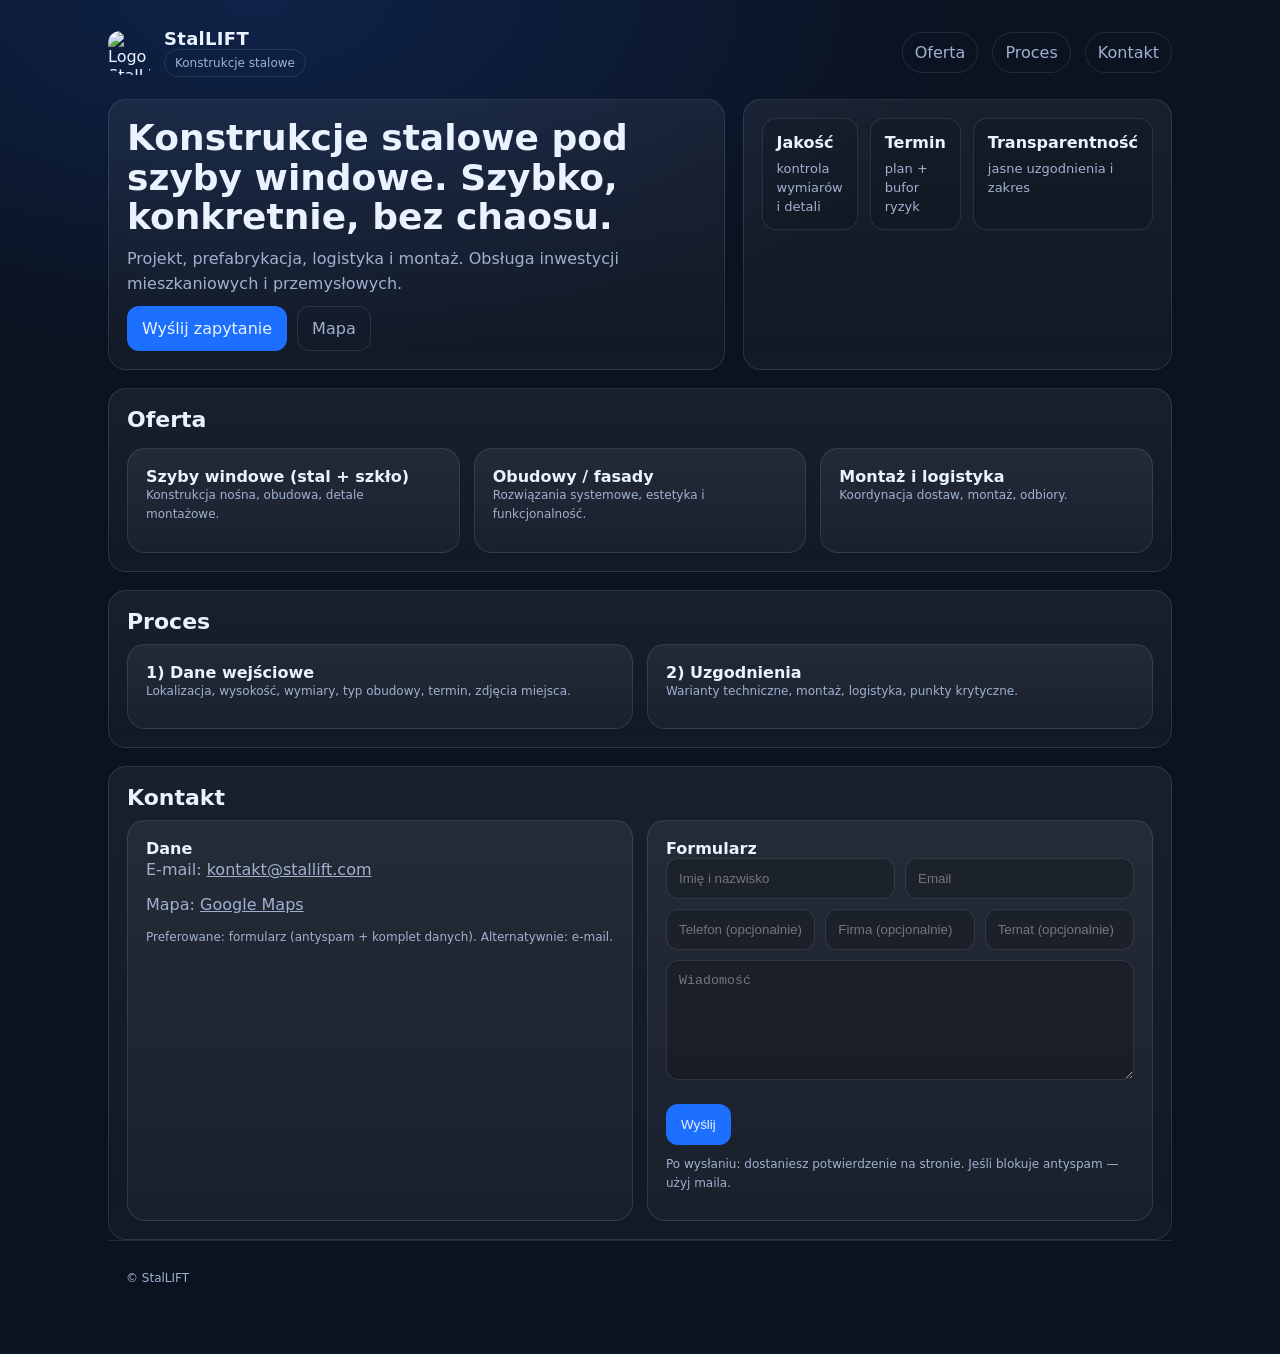
==== commit 0a5fff39: "Add files via upload" ====
--- a/index.html
+++ b/index.html
@@ -1,436 +1,212 @@
-<!DOCTYPE html>
+<!doctype html>
 <html lang="pl">
 <head>
   <meta charset="utf-8" />
-  <meta name="viewport" content="width=device-width, initial-scale=1" />
-  <meta name="description" content="StalLIFT — konstrukcje stalowe szybów windowych. Projekt, produkcja, montaż. Konstrukcje przeszklone i obudowy." />
-  <meta name="robots" content="index,follow" />
+  <meta name="viewport" content="width=device-width,initial-scale=1" />
+  <title>StalLIFT — Konstrukcje stalowe</title>
+  <meta name="description" content="StalLIFT — konstrukcje stalowe pod szyby windowe, obudowy, fasady i montaż." />
+  <link rel="icon" href="/favicon.svg" />
+  <meta name="theme-color" content="#0b1220" />
   <link rel="canonical" href="https://stallift.com/" />
-
-  <meta property="og:title" content="StalLIFT — Konstrukcje stalowe" />
-  <meta property="og:description" content="Konstrukcje stalowe szybów windowych. Projekt, produkcja, montaż." />
-  <meta property="og:type" content="website" />
-  <meta property="og:url" content="https://stallift.com/" />
-
-  <title>StalLIFT — Konstrukcje stalowe</title>
 
   <style>
     :root{
-      --bg0:#0b0f14;
-      --bg1:#0f1621;
-      --panel:#101a27cc;
-      --line:rgba(255,255,255,.10);
-      --text:#e9eef5;
-      --muted:rgba(233,238,245,.72);
-      --muted2:rgba(233,238,245,.55);
-      --brand:#1f7bd8;
-      --brand2:#0e5fb6;
-      --ok:#2ad48f;
-      --bad:#ff6b6b;
-      --r:16px;
-      --r2:12px;
-      --shadow:0 18px 60px rgba(0,0,0,.55);
-      --shadow2:0 10px 30px rgba(0,0,0,.45);
-      --glass: blur(14px);
-      --ease:cubic-bezier(.22,.9,.2,1);
+      --bg:#0b1220; --panel:#0f1b2f; --txt:#eaf1ff; --muted:#9fb1cf;
+      --brand:#1c6fff; --line:rgba(255,255,255,.10); --ok:#2ecc71; --bad:#ff5a5f;
+      --r:18px;
     }
-    *{ box-sizing:border-box; }
-    html,body{ height:100%; }
-    body{
-      margin:0;
-      font-family: ui-sans-serif, system-ui, -apple-system, Segoe UI, Roboto, Helvetica, Arial;
-      color:var(--text);
-      background:
-        radial-gradient(1100px 700px at 70% 10%, rgba(31,123,216,.18), transparent 60%),
-        radial-gradient(900px 600px at 20% 20%, rgba(42,212,143,.08), transparent 60%),
-        linear-gradient(135deg, var(--bg0), var(--bg1));
-      overflow-x:hidden;
-    }
-    a{ color:inherit; text-decoration:none; }
-    .wrap{ max-width:1150px; margin:0 auto; padding: 18px 18px 64px; }
-
-    /* topbar */
-    .topbar{
-      position:sticky; top:0; z-index:50;
-      backdrop-filter: var(--glass);
-      background: linear-gradient(180deg, rgba(8,12,18,.74), rgba(8,12,18,.40));
-      border-bottom:1px solid var(--line);
-    }
-    .topbar-inner{
-      max-width:1150px; margin:0 auto;
-      padding:12px 18px;
-      display:flex; align-items:center; justify-content:space-between; gap:12px;
-    }
-    .brand{
-      display:flex; align-items:center; gap:12px;
-      min-width: 220px;
-    }
-    .brand .logo{
-      width:38px; height:38px; border-radius:12px;
-      background: rgba(255,255,255,.06);
-      border:1px solid var(--line);
-      display:grid; place-items:center;
-      overflow:hidden;
-      box-shadow: var(--shadow2);
-    }
-    .brand .logo img{ width:86%; height:86%; object-fit:contain; }
-    .brand .txt{ display:flex; flex-direction:column; line-height:1.05; }
-    .brand .txt b{ font-size:14px; letter-spacing:.4px; }
-    .brand .txt span{ font-size:12px; color:var(--muted2); }
-
-    .nav{
-      display:flex; align-items:center; gap:10px; flex-wrap:wrap;
-      justify-content:flex-end;
-    }
-    .nav a{
-      font-size:13px;
-      color: rgba(233,238,245,.86);
-      padding:9px 10px;
-      border-radius:12px;
-      border:1px solid transparent;
-      transition: background 150ms var(--ease), border-color 150ms var(--ease), transform 150ms var(--ease);
-    }
-    .nav a:hover{
-      background: rgba(255,255,255,.06);
-      border-color: rgba(255,255,255,.10);
-      transform: translateY(-1px);
-    }
-
-    /* cards */
-    .grid{ display:grid; gap:18px; }
-    .hero{
-      margin-top:18px;
-      grid-template-columns: 1.15fr .85fr;
-      align-items:stretch;
-    }
-    .card{
-      border-radius: var(--r);
-      border:1px solid var(--line);
-      background: linear-gradient(180deg, rgba(255,255,255,.06), rgba(255,255,255,.03));
-      box-shadow: var(--shadow2);
-      overflow:hidden;
-      position:relative;
-    }
-    .card::before{
-      content:"";
-      position:absolute; inset:-2px;
-      background: radial-gradient(700px 300px at 10% 0%, rgba(31,123,216,.22), transparent 60%);
-      pointer-events:none;
-      opacity:.9;
-    }
-    .hero-left{ padding:26px 24px; min-height: 420px; display:flex; flex-direction:column; justify-content:space-between; }
-    .kicker{
-      display:flex; align-items:center; gap:10px;
-      font-size:12px; letter-spacing:.4px;
-      color: rgba(233,238,245,.78);
-      text-transform: uppercase;
-    }
-    .dot{ width:9px; height:9px; border-radius:50%; background: var(--ok); box-shadow: 0 0 0 6px rgba(42,212,143,.10); }
-    h1{ margin:14px 0 12px; font-size: 40px; line-height:1.06; letter-spacing:-.8px; font-weight: 860; }
-    .sub{ color: var(--muted); font-size:15px; line-height:1.6; max-width: 56ch; margin:0 0 14px; }
-    .cta{ display:flex; flex-wrap:wrap; gap:10px; margin-top: 12px; }
-    .btn{
-      border:0; cursor:pointer;
-      border-radius: 14px;
-      padding: 12px 14px;
-      font-weight: 760;
-      letter-spacing:.2px;
-      display:inline-flex; align-items:center; justify-content:center;
-      transition: transform 150ms var(--ease), box-shadow 150ms var(--ease), background 150ms var(--ease), border-color 150ms var(--ease);
-      user-select:none;
-    }
-    .btn.primary{
-      background: linear-gradient(135deg, var(--brand), var(--brand2));
-      color:#fff;
-      box-shadow: 0 12px 30px rgba(31,123,216,.22);
-    }
-    .btn.primary:hover{ transform: translateY(-1px); box-shadow: 0 16px 40px rgba(31,123,216,.30); }
-    .btn.ghost{
-      background: rgba(255,255,255,.06);
-      border: 1px solid rgba(255,255,255,.12);
-      color: rgba(233,238,245,.92);
-    }
-    .btn.ghost:hover{ transform: translateY(-1px); background: rgba(255,255,255,.08); border-color: rgba(255,255,255,.16); }
-    .chips{ display:flex; flex-wrap:wrap; gap:8px; margin-top: 12px; }
-    .chip{
-      font-size:12px; color: rgba(233,238,245,.78);
-      padding: 8px 10px;
-      border-radius: 999px;
-      border: 1px solid rgba(255,255,255,.10);
-      background: rgba(10,14,20,.25);
-    }
-
-    .hero-right{ padding: 22px; display:flex; flex-direction:column; gap:12px; }
-    .stat{
-      border-radius: 14px;
-      border:1px solid rgba(255,255,255,.10);
-      background: rgba(10,14,20,.22);
-      padding: 14px 14px;
-    }
-    .stat b{ display:block; font-size:13px; margin-bottom:6px; }
-    .stat span{ color: var(--muted); font-size:13px; line-height:1.45; display:block; }
-
-    /* sections */
-    .section{ margin-top: 18px; }
-    .section .head{
-      display:flex; align-items:baseline; justify-content:space-between; gap:12px;
-      margin: 18px 4px 10px;
-    }
-    .section h2{ margin:0; font-size:18px; letter-spacing:.2px; }
-    .section p.lead{ margin:0; color: var(--muted2); font-size:13px; }
-
-    .cols3{ grid-template-columns: repeat(3, 1fr); }
-    .tile{ padding:16px 16px; }
-    .tile b{ display:block; margin-bottom:6px; }
-    .tile p{ margin:0; color: var(--muted); font-size:13px; line-height:1.55; }
-
-    /* contact */
-    .contact{ grid-template-columns: 1.05fr .95fr; }
-    .panel{ padding:18px; }
-    .panel h3{ margin:0 0 10px; font-size:16px; }
-    .muted{ color: var(--muted); font-size:13px; line-height:1.55; }
-    .tiny{ color: var(--muted2); font-size:12px; line-height:1.45; }
-
-    form{ display:grid; gap:10px; margin-top: 10px; }
-    input, textarea{
-      width:100%;
-      padding: 11px 12px;
-      border-radius: 12px;
-      border:1px solid rgba(255,255,255,.12);
-      background: rgba(10,14,20,.25);
-      color: var(--text);
-      outline:none;
-    }
-    input:focus, textarea:focus{
-      border-color: rgba(31,123,216,.40);
-      box-shadow: 0 0 0 4px rgba(31,123,216,.12);
-    }
-    textarea{ resize: vertical; min-height: 120px; }
-    .row2{ display:grid; grid-template-columns: 1fr 1fr; gap:10px; }
-    .actions{ display:flex; align-items:center; gap:10px; flex-wrap:wrap; }
-    .status{ min-height: 18px; font-size:13px; color: var(--muted); }
-
-    footer{
-      margin-top: 26px;
-      border-top: 1px solid rgba(255,255,255,.08);
-      padding-top: 18px;
-      color: rgba(233,238,245,.62);
-      font-size: 12px;
-    }
-    footer .foot{
-      display:flex; align-items:center; justify-content:space-between; gap:12px; flex-wrap:wrap;
-    }
-    footer img{ height:26px; width:auto; opacity:.92; }
-
-    @media (max-width: 980px){
-      .hero{ grid-template-columns: 1fr; }
-      .contact{ grid-template-columns: 1fr; }
-      .cols3{ grid-template-columns: 1fr; }
-      h1{ font-size: 34px; }
+    *{box-sizing:border-box}
+    body{margin:0;font-family:ui-sans-serif,system-ui,-apple-system,Segoe UI,Roboto,Arial;color:var(--txt);background:radial-gradient(1200px 600px at 20% 0%,rgba(28,111,255,.18),transparent 60%),var(--bg)}
+    a{color:inherit}
+    .wrap{max-width:1100px;margin:0 auto;padding:28px 18px}
+    header{display:flex;align-items:center;justify-content:space-between;gap:18px}
+    .brand{display:flex;align-items:center;gap:12px;text-decoration:none}
+    .brand img{width:44px;height:44px;border-radius:12px}
+    .brand b{font-size:18px;letter-spacing:.3px}
+    nav{display:flex;gap:14px;flex-wrap:wrap}
+    nav a{padding:10px 12px;border:1px solid var(--line);border-radius:999px;text-decoration:none;color:var(--muted)}
+    nav a:hover{color:var(--txt);border-color:rgba(255,255,255,.22)}
+    .hero{margin-top:22px;display:grid;grid-template-columns:1.2fr .8fr;gap:18px}
+    .card{background:linear-gradient(180deg,rgba(255,255,255,.06),rgba(255,255,255,.03));border:1px solid var(--line);border-radius:var(--r);padding:18px}
+    h1{margin:0 0 10px;font-size:36px;line-height:1.1}
+    p{margin:0 0 10px;color:var(--muted);line-height:1.55}
+    .cta{display:flex;gap:10px;flex-wrap:wrap;margin-top:10px}
+    .btn{display:inline-flex;align-items:center;justify-content:center;gap:10px;padding:12px 14px;border-radius:12px;border:1px solid var(--line);background:transparent;color:var(--txt);text-decoration:none}
+    .btn.primary{background:var(--brand);border-color:transparent}
+    .btn.ghost{color:var(--muted)}
+    .grid{display:grid;grid-template-columns:repeat(3,1fr);gap:14px;margin-top:16px}
+    .pill{display:inline-block;font-size:12px;padding:6px 10px;border-radius:999px;border:1px solid var(--line);color:var(--muted)}
+    .section{margin-top:18px}
+    .section h2{margin:0 0 10px;font-size:22px}
+    .kpi{display:grid;grid-template-columns:repeat(3,1fr);gap:12px}
+    .kpi .x{padding:14px;border-radius:14px;border:1px solid var(--line);background:rgba(0,0,0,.12)}
+    .kpi b{display:block;font-size:16px;margin-bottom:6px}
+    .kpi span{color:var(--muted);font-size:13px}
+    .two{display:grid;grid-template-columns:1fr 1fr;gap:14px}
+    .form input,.form textarea{width:100%;padding:12px 12px;border-radius:12px;border:1px solid var(--line);background:rgba(0,0,0,.18);color:var(--txt);outline:none}
+    .form textarea{min-height:120px;resize:vertical}
+    .form .row{display:grid;grid-template-columns:1fr 1fr;gap:10px}
+    .form .row3{display:grid;grid-template-columns:1fr 1fr 1fr;gap:10px}
+    .small{font-size:12px;color:var(--muted)}
+    #contactStatus{margin-top:10px;font-size:13px}
+    .ok{color:var(--ok)}
+    .bad{color:var(--bad)}
+    footer{margin-top:18px;border-top:1px solid var(--line)}
+    @media (max-width: 920px){
+      .hero{grid-template-columns:1fr}
+      .grid{grid-template-columns:1fr}
+      .kpi{grid-template-columns:1fr}
+      .two{grid-template-columns:1fr}
+      .form .row,.form .row3{grid-template-columns:1fr}
     }
   </style>
+
+  <!-- Turnstile (anti-bot) -->
+  <script src="https://challenges.cloudflare.com/turnstile/v0/api.js" async defer></script>
 </head>
 
 <body>
-  <header class="topbar">
-    <div class="topbar-inner">
-      <div class="brand">
-        <div class="logo">
-          <img src="https://assets.stallift.com/stallift-logo.png" alt="Logo StalLIFT" loading="eager" decoding="async" />
-        </div>
-        <div class="txt">
-          <b>StalLIFT</b>
-          <span>Konstrukcje stalowe</span>
-        </div>
-      </div>
-
-      <nav class="nav">
+  <div class="wrap">
+    <header>
+      <a class="brand" href="/">
+        <img src="https://assets.stallift.com/stallift-logo.png" alt="Logo StalLIFT" loading="lazy" decoding="async" />
+        <div>
+          <b>StalLIFT</b><br />
+          <span class="pill">Konstrukcje stalowe</span>
+        </div>
+      </a>
+      <nav>
         <a href="#oferta">Oferta</a>
         <a href="#proces">Proces</a>
         <a href="#kontakt">Kontakt</a>
       </nav>
-    </div>
-  </header>
-
-  <main class="wrap">
-    <section class="grid hero">
-      <div class="card hero-left">
-        <div>
-          <div class="kicker"><span class="dot"></span>Projekt • produkcja • montaż</div>
-          <h1>Konstrukcje stalowe szybów windowych</h1>
-          <p class="sub">
-            Realizacje dla budownictwa mieszkaniowego i usługowego: konstrukcje stalowe, obudowy i rozwiązania przeszklone.
-            Pracujemy szybko, technicznie i z naciskiem na jakość wykonania.
+    </header>
+
+    <section class="hero" id="top">
+      <div class="card">
+        <h1>Konstrukcje stalowe pod szyby windowe. Szybko, konkretnie, bez chaosu.</h1>
+        <p>Projekt, prefabrykacja, logistyka i montaż. Obsługa inwestycji mieszkaniowych i przemysłowych.</p>
+        <div class="cta">
+          <a class="btn primary" href="#kontakt">Wyślij zapytanie</a>
+          <a class="btn ghost" href="https://maps.app.goo.gl/gt6WpFgvRFRr3ffV9" target="_blank" rel="noreferrer">Mapa</a>
+        </div>
+      </div>
+
+      <div class="card">
+        <div class="kpi">
+          <div class="x"><b>Jakość</b><span>kontrola wymiarów i detali</span></div>
+          <div class="x"><b>Termin</b><span>plan + bufor ryzyk</span></div>
+          <div class="x"><b>Transparentność</b><span>jasne uzgodnienia i zakres</span></div>
+        </div>
+      </div>
+    </section>
+
+    <section class="section card" id="oferta">
+      <h2>Oferta</h2>
+      <div class="grid">
+        <div class="x card">
+          <b>Szyby windowe (stal + szkło)</b>
+          <p class="small">Konstrukcja nośna, obudowa, detale montażowe.</p>
+        </div>
+        <div class="x card">
+          <b>Obudowy / fasady</b>
+          <p class="small">Rozwiązania systemowe, estetyka i funkcjonalność.</p>
+        </div>
+        <div class="x card">
+          <b>Montaż i logistyka</b>
+          <p class="small">Koordynacja dostaw, montaż, odbiory.</p>
+        </div>
+      </div>
+    </section>
+
+    <section class="section card" id="proces">
+      <h2>Proces</h2>
+      <div class="two">
+        <div class="card">
+          <b>1) Dane wejściowe</b>
+          <p class="small">Lokalizacja, wysokość, wymiary, typ obudowy, termin, zdjęcia miejsca.</p>
+        </div>
+        <div class="card">
+          <b>2) Uzgodnienia</b>
+          <p class="small">Warianty techniczne, montaż, logistyka, punkty krytyczne.</p>
+        </div>
+      </div>
+    </section>
+
+    <section class="section card" id="kontakt">
+      <h2>Kontakt</h2>
+
+      <div class="two">
+        <div class="card">
+          <b>Dane</b>
+          <p>E-mail: <a href="mailto:kontakt@stallift.com?subject=Zapytanie%20—%20StalLIFT">kontakt@stallift.com</a></p>
+          <p>Mapa: <a href="https://maps.app.goo.gl/gt6WpFgvRFRr3ffV9" target="_blank" rel="noreferrer">Google Maps</a></p>
+          <p class="small">Preferowane: formularz (antyspam + komplet danych). Alternatywnie: e-mail.</p>
+        </div>
+
+        <div class="card">
+          <b>Formularz</b>
+
+          <form id="contactForm" class="form" method="post" action="/api/contact">
+            <div class="row">
+              <input name="name" required placeholder="Imię i nazwisko" autocomplete="name" />
+              <input name="email" type="email" required placeholder="Email" autocomplete="email" />
+            </div>
+
+            <div class="row3" style="margin-top:10px">
+              <input name="phone" placeholder="Telefon (opcjonalnie)" autocomplete="tel" />
+              <input name="company" placeholder="Firma (opcjonalnie)" autocomplete="organization" />
+              <input name="subject" placeholder="Temat (opcjonalnie)" />
+            </div>
+
+            <textarea name="message" required placeholder="Wiadomość" style="margin-top:10px"></textarea>
+
+            <!-- honeypot -->
+            <input name="website" tabindex="-1" autocomplete="off" style="display:none" />
+
+            <!-- Turnstile: WSTAW SWÓJ SITE KEY -->
+            <div style="margin-top:10px">
+              <div class="cf-turnstile" data-sitekey="WSTAW_TUTAJ_TURNSTILE_SITE_KEY"></div>
+            </div>
+
+            <button class="btn primary" type="submit" style="margin-top:10px">Wyślij</button>
+            <div id="contactStatus"></div>
+          </form>
+
+          <p class="small" style="margin-top:10px">
+            Po wysłaniu: dostaniesz potwierdzenie na stronie. Jeśli blokuje antyspam — użyj maila.
           </p>
-
-          <div class="cta">
-            <a class="btn primary" href="#kontakt">Zapytanie / wycena</a>
-            <a class="btn ghost" href="mailto:biuro@stallift.com?subject=Zapytanie%20—%20StalLIFT">E-mail</a>
-            <a class="btn ghost" href="https://maps.app.goo.gl/gt6WpFgvRFRr3ffV9" target="_blank" rel="noreferrer">Mapa</a>
-          </div>
-
-          <div class="chips">
-            <span class="chip">stal + szkło</span>
-            <span class="chip">produkcja w PL</span>
-            <span class="chip">montaż na budowie</span>
-            <span class="chip">dokumentacja</span>
-          </div>
-        </div>
-
-        <div class="tiny">
-          Uwaga: to jest wersja startowa strony. Formularz działa przez Cloudflare Pages Functions (bez mailto).
-        </div>
-      </div>
-
-      <aside class="card hero-right">
-        <div class="stat">
-          <b>Zakres</b>
-          <span>Konstrukcje stalowe szybów windowych, obudowy, elementy pod montaż, rozwiązania przeszklone.</span>
-        </div>
-        <div class="stat">
-          <b>Standard pracy</b>
-          <span>Ustalenia → pomiar → projekt → produkcja → montaż → odbiór.</span>
-        </div>
-        <div class="stat">
-          <b>Kontakt</b>
-          <span>Najlepiej: formularz + podstawowe parametry (lokalizacja, wysokość, wymiary, termin).</span>
-        </div>
-      </aside>
-    </section>
-
-    <section id="oferta" class="section">
-      <div class="head">
-        <h2>Oferta</h2>
-        <p class="lead">Minimum treści, maksimum konkretu.</p>
-      </div>
-
-      <div class="grid cols3">
-        <div class="card tile">
-          <b>Konstrukcja stalowa</b>
-          <p>Projekt i wykonanie konstrukcji nośnej szybu windowego wraz z detalami montażowymi.</p>
-        </div>
-        <div class="card tile">
-          <b>Obudowy / przeszklenia</b>
-          <p>Rozwiązania fasadowe i przeszklone dopasowane do architektury obiektu.</p>
-        </div>
-        <div class="card tile">
-          <b>Montaż i koordynacja</b>
-          <p>Montaż na obiekcie, koordynacja z ekipą dźwigową, dopięcie detali.</p>
-        </div>
-      </div>
-    </section>
-
-    <section id="proces" class="section">
-      <div class="head">
-        <h2>Proces</h2>
-        <p class="lead">Szybkość bez zgadywania.</p>
-      </div>
-
-      <div class="grid cols3">
-        <div class="card tile">
-          <b>1) Dane wejściowe</b>
-          <p>Lokalizacja, wysokość, wymiary, typ obudowy, termin, zdjęcia miejsca.</p>
-        </div>
-        <div class="card tile">
-          <b>2) Uzgodnienia</b>
-          <p>Warianty techniczne, doprecyzowanie zakresu, plan montażu i logistyka.</p>
-        </div>
-        <div class="card tile">
-          <b>3) Realizacja</b>
-          <p>Produkcja + montaż + odbiór. Dokumentacja i wsparcie po uruchomieniu.</p>
-        </div>
-      </div>
-    </section>
-
-    <section id="kontakt" class="section">
-      <div class="head">
-        <h2>Kontakt</h2>
-        <p class="lead">Formularz wysyła na e-mail (API). Bez „mailto form”.</p>
-      </div>
-
-      <div class="grid contact">
-        <div class="card panel">
-          <h3>Dane</h3>
-          <p class="muted">
-            E-mail: <a href="mailto:biuro@stallift.com">biuro@stallift.com</a><br/>
-            Mapa: <a href="https://maps.app.goo.gl/gt6WpFgvRFRr3ffV9" target="_blank" rel="noreferrer">Google Maps</a>
-          </p>
-          <p class="tiny">
-            Jeśli chcesz, przełączymy docelową skrzynkę formularza na <b>kontakt@stallift.com</b> (polecam).
-          </p>
-        </div>
-
-        <div class="card panel">
-          <h3>Minimalny formularz</h3>
-          <p class="muted">Wypełnij krótko: lokalizacja, wysokość, wymiary, termin. Resztę doprecyzujemy.</p>
-
-          <form id="contactForm" method="post" action="/api/contact" novalidate>
-            <div class="row2">
-              <input name="name" autocomplete="name" required placeholder="Imię i nazwisko" />
-              <input name="email" type="email" autocomplete="email" required placeholder="E-mail" />
-            </div>
-            <div class="row2">
-              <input name="phone" autocomplete="tel" placeholder="Telefon (opcjonalnie)" />
-              <input name="company" autocomplete="organization" placeholder="Firma (opcjonalnie)" />
-            </div>
-            <input name="subject" placeholder="Temat (opcjonalnie)" />
-            <textarea name="message" required placeholder="Wiadomość"></textarea>
-
-            <!-- honeypot (ukryte pole anty-bot) -->
-            <input name="website" tabindex="-1" autocomplete="off" style="display:none" />
-
-            <!-- Turnstile (wstaw SITE KEY) -->
-            <div class="cf-turnstile" data-sitekey="WSTAW_TUTAJ_TURNSTILE_SITE_KEY"></div>
-
-            <div class="actions">
-              <button class="btn primary" type="submit">Wyślij</button>
-              <a class="btn ghost" href="mailto:biuro@stallift.com?subject=Zapytanie%20—%20StalLIFT">E-mail zamiast formularza</a>
-            </div>
-
-            <div id="contactStatus" class="status"></div>
-            <div class="tiny">Wersja PRO: ograniczenie częstotliwości + dodatkowe logowanie zdarzeń.</div>
-          </form>
-        </div>
-      </div>
-    </section>
-
-    <footer>
-      <div class="foot">
-        <div>© <span id="y"></span> StalLIFT</div>
-        <img src="https://assets.stallift.com/stallift-logo.png" alt="Logo StalLIFT" loading="lazy" decoding="async" />
-      </div>
+        </div>
+      </div>
+    </section>
+
+    <footer class="wrap">
+      <p class="small">© StalLIFT</p>
     </footer>
-  </main>
-
-  <!-- Turnstile -->
-  <script src="https://challenges.cloudflare.com/turnstile/v0/api.js" async defer></script>
+  </div>
 
   <script>
-    // rok w stopce
-    document.getElementById('y').textContent = new Date().getFullYear();
-
-    // submit formularza => /api/contact (JSON)
     (() => {
       const form = document.getElementById('contactForm');
       const statusEl = document.getElementById('contactStatus');
       if (!form || !statusEl) return;
 
-      const setStatus = (msg, ok) => {
-        statusEl.textContent = msg || '';
-        statusEl.style.color = ok === true ? 'rgba(42,212,143,.95)' : (ok === false ? 'rgba(255,107,107,.95)' : 'rgba(233,238,245,.72)');
-      };
-
       form.addEventListener('submit', async (e) => {
         e.preventDefault();
-        setStatus('Wysyłanie…', null);
-
-        const fd = new FormData(form);
-        const payload = Object.fromEntries(fd.entries());
-
-        // token Turnstile (wstrzykiwany jako pole cf-turnstile-response)
-        payload.turnstileToken = fd.get('cf-turnstile-response') || '';
+        statusEl.className = '';
+        statusEl.textContent = 'Wysyłanie...';
+
+        const btn = form.querySelector('button[type="submit"]');
+        if (btn) btn.disabled = true;
 
         try {
+          const fd = new FormData(form);
+          const payload = Object.fromEntries(fd.entries());
+
+          // Turnstile token (Turnstile dodaje input: name="cf-turnstile-response")
+          const ts = form.querySelector('input[name="cf-turnstile-response"]');
+          payload.turnstileToken = ts ? (ts.value || '') : '';
+
           const r = await fetch('/api/contact', {
             method: 'POST',
             headers: { 'content-type': 'application/json' },
@@ -438,21 +214,26 @@
           });
 
           const out = await r.json().catch(() => ({}));
-          if (!r.ok || out.ok !== true) {
-            setStatus('Błąd wysyłki. Spróbuj ponownie lub użyj e-mail.', false);
+          if (!r.ok || !out.ok) {
+            statusEl.className = 'bad';
+            statusEl.textContent = 'Błąd wysyłki. Spróbuj ponownie lub napisz na kontakt@stallift.com.';
             return;
           }
 
-          setStatus('Wysłano. Dziękujemy.', true);
+          statusEl.className = 'ok';
+          statusEl.textContent = 'Wysłano. Dziękujemy.';
           form.reset();
 
-          // Turnstile reset (opcjonalnie)
+          // po resecie token i tak wygasa — reset widget jeśli jest
           if (window.turnstile) {
             const widget = form.querySelector('.cf-turnstile');
             if (widget) window.turnstile.reset(widget);
           }
         } catch (err) {
-          setStatus('Błąd sieci. Spróbuj ponownie.', false);
+          statusEl.className = 'bad';
+          statusEl.textContent = 'Błąd sieci. Spróbuj ponownie.';
+        } finally {
+          if (btn) btn.disabled = false;
         }
       });
     })();
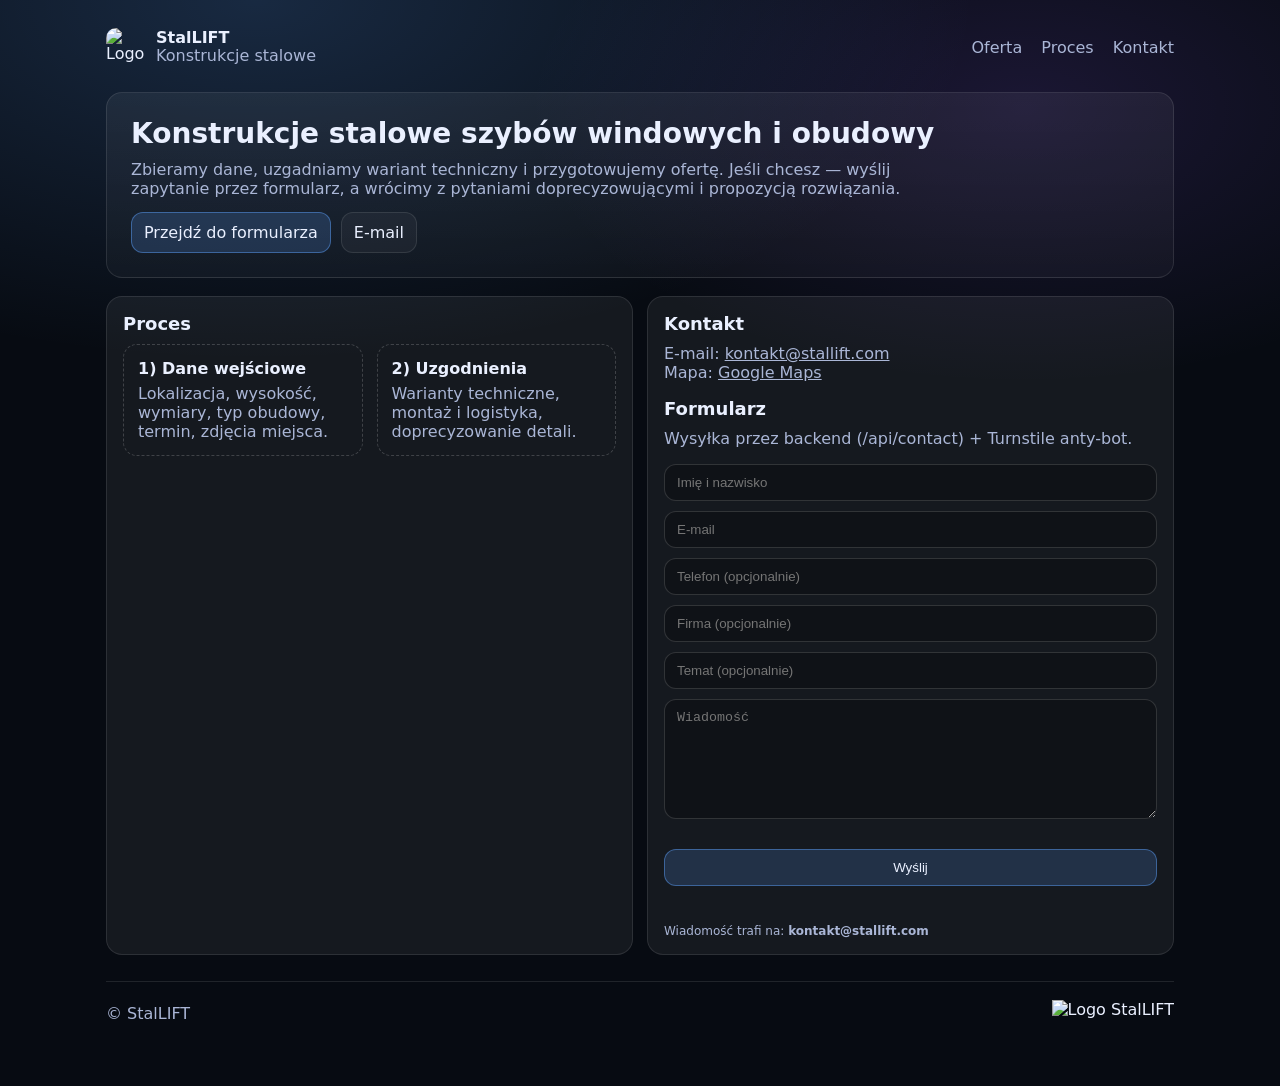
==== commit f38adcc0: "Add files via upload" ====
--- a/index.html
+++ b/index.html
@@ -4,65 +4,55 @@
   <meta charset="utf-8" />
   <meta name="viewport" content="width=device-width,initial-scale=1" />
   <title>StalLIFT — Konstrukcje stalowe</title>
-  <meta name="description" content="StalLIFT — konstrukcje stalowe pod szyby windowe, obudowy, fasady i montaż." />
-  <link rel="icon" href="/favicon.svg" />
-  <meta name="theme-color" content="#0b1220" />
-  <link rel="canonical" href="https://stallift.com/" />
-
+  <meta name="description" content="StalLIFT — konstrukcje stalowe szybów windowych i obudowy. Zapytaj przez formularz kontaktowy." />
   <style>
     :root{
-      --bg:#0b1220; --panel:#0f1b2f; --txt:#eaf1ff; --muted:#9fb1cf;
-      --brand:#1c6fff; --line:rgba(255,255,255,.10); --ok:#2ecc71; --bad:#ff5a5f;
-      --r:18px;
+      --bg:#070B12; --bg2:#0B1220; --card:rgba(255,255,255,.06);
+      --line:rgba(255,255,255,.10); --txt:#EAF0FF; --mut:#AAB6D6;
+      --acc:#5DA3FF;
     }
     *{box-sizing:border-box}
-    body{margin:0;font-family:ui-sans-serif,system-ui,-apple-system,Segoe UI,Roboto,Arial;color:var(--txt);background:radial-gradient(1200px 600px at 20% 0%,rgba(28,111,255,.18),transparent 60%),var(--bg)}
+    body{margin:0;font-family:system-ui,-apple-system,Segoe UI,Roboto,Arial,sans-serif;background:
+      radial-gradient(1200px 600px at 20% 0%, rgba(93,163,255,.20), transparent 60%),
+      radial-gradient(900px 500px at 80% 10%, rgba(147,93,255,.14), transparent 55%),
+      var(--bg);
+      color:var(--txt)
+    }
     a{color:inherit}
-    .wrap{max-width:1100px;margin:0 auto;padding:28px 18px}
-    header{display:flex;align-items:center;justify-content:space-between;gap:18px}
+    .wrap{max-width:1100px;margin:0 auto;padding:28px 16px 60px}
+    header{display:flex;align-items:center;gap:14px;justify-content:space-between}
     .brand{display:flex;align-items:center;gap:12px;text-decoration:none}
-    .brand img{width:44px;height:44px;border-radius:12px}
-    .brand b{font-size:18px;letter-spacing:.3px}
-    nav{display:flex;gap:14px;flex-wrap:wrap}
-    nav a{padding:10px 12px;border:1px solid var(--line);border-radius:999px;text-decoration:none;color:var(--muted)}
-    nav a:hover{color:var(--txt);border-color:rgba(255,255,255,.22)}
-    .hero{margin-top:22px;display:grid;grid-template-columns:1.2fr .8fr;gap:18px}
-    .card{background:linear-gradient(180deg,rgba(255,255,255,.06),rgba(255,255,255,.03));border:1px solid var(--line);border-radius:var(--r);padding:18px}
-    h1{margin:0 0 10px;font-size:36px;line-height:1.1}
-    p{margin:0 0 10px;color:var(--muted);line-height:1.55}
-    .cta{display:flex;gap:10px;flex-wrap:wrap;margin-top:10px}
-    .btn{display:inline-flex;align-items:center;justify-content:center;gap:10px;padding:12px 14px;border-radius:12px;border:1px solid var(--line);background:transparent;color:var(--txt);text-decoration:none}
-    .btn.primary{background:var(--brand);border-color:transparent}
-    .btn.ghost{color:var(--muted)}
-    .grid{display:grid;grid-template-columns:repeat(3,1fr);gap:14px;margin-top:16px}
-    .pill{display:inline-block;font-size:12px;padding:6px 10px;border-radius:999px;border:1px solid var(--line);color:var(--muted)}
-    .section{margin-top:18px}
-    .section h2{margin:0 0 10px;font-size:22px}
-    .kpi{display:grid;grid-template-columns:repeat(3,1fr);gap:12px}
-    .kpi .x{padding:14px;border-radius:14px;border:1px solid var(--line);background:rgba(0,0,0,.12)}
-    .kpi b{display:block;font-size:16px;margin-bottom:6px}
-    .kpi span{color:var(--muted);font-size:13px}
-    .two{display:grid;grid-template-columns:1fr 1fr;gap:14px}
-    .form input,.form textarea{width:100%;padding:12px 12px;border-radius:12px;border:1px solid var(--line);background:rgba(0,0,0,.18);color:var(--txt);outline:none}
-    .form textarea{min-height:120px;resize:vertical}
-    .form .row{display:grid;grid-template-columns:1fr 1fr;gap:10px}
-    .form .row3{display:grid;grid-template-columns:1fr 1fr 1fr;gap:10px}
-    .small{font-size:12px;color:var(--muted)}
-    #contactStatus{margin-top:10px;font-size:13px}
-    .ok{color:var(--ok)}
-    .bad{color:var(--bad)}
-    footer{margin-top:18px;border-top:1px solid var(--line)}
-    @media (max-width: 920px){
-      .hero{grid-template-columns:1fr}
-      .grid{grid-template-columns:1fr}
-      .kpi{grid-template-columns:1fr}
-      .two{grid-template-columns:1fr}
-      .form .row,.form .row3{grid-template-columns:1fr}
+    .brand img{width:38px;height:38px;border-radius:10px}
+    .brand b{display:block;line-height:1.1}
+    nav a{color:var(--mut);text-decoration:none;margin-left:14px}
+    nav a:hover{color:var(--txt)}
+    .hero{margin-top:26px;padding:24px;border:1px solid var(--line);border-radius:16px;background:linear-gradient(180deg, rgba(255,255,255,.06), rgba(255,255,255,.03))}
+    .hero h1{margin:0 0 10px;font-size:28px}
+    .hero p{margin:0;color:var(--mut);max-width:80ch}
+    .grid{display:grid;grid-template-columns:1fr 1fr;gap:14px;margin-top:18px}
+    .card{border:1px solid var(--line);border-radius:16px;background:var(--card);padding:16px}
+    .card h2{margin:0 0 10px;font-size:18px}
+    .muted{color:var(--mut)}
+    .btnrow{display:flex;gap:10px;flex-wrap:wrap;margin-top:14px}
+    .btn{display:inline-flex;align-items:center;justify-content:center;padding:10px 12px;border-radius:12px;border:1px solid var(--line);text-decoration:none;color:var(--txt);background:rgba(255,255,255,.04)}
+    .btn:hover{border-color:rgba(93,163,255,.6)}
+    .btn.primary{background:rgba(93,163,255,.18);border-color:rgba(93,163,255,.45)}
+    .steps{display:grid;grid-template-columns:1fr 1fr;gap:14px}
+    .step{padding:14px;border-radius:14px;border:1px dashed rgba(255,255,255,.18)}
+    .step b{display:block;margin-bottom:6px}
+    form{display:grid;gap:10px}
+    input, textarea{width:100%;padding:10px 12px;border-radius:12px;border:1px solid rgba(255,255,255,.14);background:rgba(0,0,0,.25);color:var(--txt);outline:none}
+    input:focus, textarea:focus{border-color:rgba(93,163,255,.7)}
+    textarea{min-height:120px;resize:vertical}
+    .tiny{font-size:12px;color:var(--mut)}
+    #contactStatus{min-height:18px}
+    footer{margin-top:26px;padding-top:18px;border-top:1px solid var(--line);display:flex;gap:14px;align-items:center;justify-content:space-between;flex-wrap:wrap}
+    footer img{height:26px}
+    @media (max-width:900px){
+      .grid, .steps{grid-template-columns:1fr}
+      nav{display:none}
     }
   </style>
-
-  <!-- Turnstile (anti-bot) -->
-  <script src="https://challenges.cloudflare.com/turnstile/v0/api.js" async defer></script>
 </head>
 
 <body>
@@ -71,8 +61,8 @@
       <a class="brand" href="/">
         <img src="https://assets.stallift.com/stallift-logo.png" alt="Logo StalLIFT" loading="lazy" decoding="async" />
         <div>
-          <b>StalLIFT</b><br />
-          <span class="pill">Konstrukcje stalowe</span>
+          <b>StalLIFT</b>
+          <span class="muted">Konstrukcje stalowe</span>
         </div>
       </a>
       <nav>
@@ -82,161 +72,112 @@
       </nav>
     </header>
 
-    <section class="hero" id="top">
+    <section class="hero" id="oferta">
+      <h1>Konstrukcje stalowe szybów windowych i obudowy</h1>
+      <p>
+        Zbieramy dane, uzgadniamy wariant techniczny i przygotowujemy ofertę. Jeśli chcesz — wyślij zapytanie przez formularz,
+        a wrócimy z pytaniami doprecyzowującymi i propozycją rozwiązania.
+      </p>
+      <div class="btnrow">
+        <a class="btn primary" href="#kontakt">Przejdź do formularza</a>
+        <a class="btn" href="mailto:kontakt@stallift.com?subject=Zapytanie%20%E2%80%94%20StalLIFT">E-mail</a>
+      </div>
+    </section>
+
+    <section class="grid" id="proces">
       <div class="card">
-        <h1>Konstrukcje stalowe pod szyby windowe. Szybko, konkretnie, bez chaosu.</h1>
-        <p>Projekt, prefabrykacja, logistyka i montaż. Obsługa inwestycji mieszkaniowych i przemysłowych.</p>
-        <div class="cta">
-          <a class="btn primary" href="#kontakt">Wyślij zapytanie</a>
-          <a class="btn ghost" href="https://maps.app.goo.gl/gt6WpFgvRFRr3ffV9" target="_blank" rel="noreferrer">Mapa</a>
+        <h2>Proces</h2>
+        <div class="steps">
+          <div class="step">
+            <b>1) Dane wejściowe</b>
+            <div class="muted">Lokalizacja, wysokość, wymiary, typ obudowy, termin, zdjęcia miejsca.</div>
+          </div>
+          <div class="step">
+            <b>2) Uzgodnienia</b>
+            <div class="muted">Warianty techniczne, montaż i logistyka, doprecyzowanie detali.</div>
+          </div>
         </div>
       </div>
 
-      <div class="card">
-        <div class="kpi">
-          <div class="x"><b>Jakość</b><span>kontrola wymiarów i detali</span></div>
-          <div class="x"><b>Termin</b><span>plan + bufor ryzyk</span></div>
-          <div class="x"><b>Transparentność</b><span>jasne uzgodnienia i zakres</span></div>
-        </div>
+      <div class="card" id="kontakt">
+        <h2>Kontakt</h2>
+        <p class="muted" style="margin-top:0">
+          E-mail: <a href="mailto:kontakt@stallift.com">kontakt@stallift.com</a><br/>
+          Mapa: <a href="https://maps.app.goo.gl/gt6WpFgvRFRr3ffV9" target="_blank" rel="noreferrer">Google Maps</a>
+        </p>
+
+        <h2 style="margin-top:14px">Formularz</h2>
+        <p class="muted" style="margin-top:0">Wysyłka przez backend (/api/contact) + Turnstile anty-bot.</p>
+
+        <form id="contactForm" method="post" action="/api/contact">
+          <input name="name" required autocomplete="name" placeholder="Imię i nazwisko" />
+          <input name="email" type="email" required autocomplete="email" placeholder="E-mail" />
+          <input name="phone" autocomplete="tel" placeholder="Telefon (opcjonalnie)" />
+          <input name="company" autocomplete="organization" placeholder="Firma (opcjonalnie)" />
+          <input name="subject" placeholder="Temat (opcjonalnie)" />
+          <textarea name="message" required placeholder="Wiadomość"></textarea>
+
+          <!-- honeypot (ukryte pole anty-bot) -->
+          <input name="website" tabindex="-1" autocomplete="off" style="display:none" />
+
+          <!-- Turnstile: WSTAW SWÓJ SITE KEY -->
+          <div style="margin-top:10px">
+            <div class="cf-turnstile" data-sitekey="0x4AAAAAACLBExVmIO9fqnHR"></div>
+          </div>
+
+          <button class="btn primary" type="submit">Wyślij</button>
+          <div id="contactStatus" class="tiny"></div>
+          <div class="tiny">Wiadomość trafi na: <b>kontakt@stallift.com</b></div>
+        </form>
       </div>
     </section>
 
-    <section class="section card" id="oferta">
-      <h2>Oferta</h2>
-      <div class="grid">
-        <div class="x card">
-          <b>Szyby windowe (stal + szkło)</b>
-          <p class="small">Konstrukcja nośna, obudowa, detale montażowe.</p>
-        </div>
-        <div class="x card">
-          <b>Obudowy / fasady</b>
-          <p class="small">Rozwiązania systemowe, estetyka i funkcjonalność.</p>
-        </div>
-        <div class="x card">
-          <b>Montaż i logistyka</b>
-          <p class="small">Koordynacja dostaw, montaż, odbiory.</p>
-        </div>
-      </div>
-    </section>
-
-    <section class="section card" id="proces">
-      <h2>Proces</h2>
-      <div class="two">
-        <div class="card">
-          <b>1) Dane wejściowe</b>
-          <p class="small">Lokalizacja, wysokość, wymiary, typ obudowy, termin, zdjęcia miejsca.</p>
-        </div>
-        <div class="card">
-          <b>2) Uzgodnienia</b>
-          <p class="small">Warianty techniczne, montaż, logistyka, punkty krytyczne.</p>
-        </div>
-      </div>
-    </section>
-
-    <section class="section card" id="kontakt">
-      <h2>Kontakt</h2>
-
-      <div class="two">
-        <div class="card">
-          <b>Dane</b>
-          <p>E-mail: <a href="mailto:kontakt@stallift.com?subject=Zapytanie%20—%20StalLIFT">kontakt@stallift.com</a></p>
-          <p>Mapa: <a href="https://maps.app.goo.gl/gt6WpFgvRFRr3ffV9" target="_blank" rel="noreferrer">Google Maps</a></p>
-          <p class="small">Preferowane: formularz (antyspam + komplet danych). Alternatywnie: e-mail.</p>
-        </div>
-
-        <div class="card">
-          <b>Formularz</b>
-
-          <form id="contactForm" class="form" method="post" action="/api/contact">
-            <div class="row">
-              <input name="name" required placeholder="Imię i nazwisko" autocomplete="name" />
-              <input name="email" type="email" required placeholder="Email" autocomplete="email" />
-            </div>
-
-            <div class="row3" style="margin-top:10px">
-              <input name="phone" placeholder="Telefon (opcjonalnie)" autocomplete="tel" />
-              <input name="company" placeholder="Firma (opcjonalnie)" autocomplete="organization" />
-              <input name="subject" placeholder="Temat (opcjonalnie)" />
-            </div>
-
-            <textarea name="message" required placeholder="Wiadomość" style="margin-top:10px"></textarea>
-
-            <!-- honeypot -->
-            <input name="website" tabindex="-1" autocomplete="off" style="display:none" />
-
-            <!-- Turnstile: WSTAW SWÓJ SITE KEY -->
-            <div style="margin-top:10px">
-              <div class="cf-turnstile" data-sitekey="WSTAW_TUTAJ_TURNSTILE_SITE_KEY"></div>
-            </div>
-
-            <button class="btn primary" type="submit" style="margin-top:10px">Wyślij</button>
-            <div id="contactStatus"></div>
-          </form>
-
-          <p class="small" style="margin-top:10px">
-            Po wysłaniu: dostaniesz potwierdzenie na stronie. Jeśli blokuje antyspam — użyj maila.
-          </p>
-        </div>
-      </div>
-    </section>
-
-    <footer class="wrap">
-      <p class="small">© StalLIFT</p>
+    <footer>
+      <div class="muted">© StalLIFT</div>
+      <img src="https://assets.stallift.com/stallift-logo.png" alt="Logo StalLIFT" loading="lazy" decoding="async" />
     </footer>
   </div>
 
+  <script src="https://challenges.cloudflare.com/turnstile/v0/api.js" async defer></script>
   <script>
-    (() => {
-      const form = document.getElementById('contactForm');
-      const statusEl = document.getElementById('contactStatus');
-      if (!form || !statusEl) return;
+  (() => {
+    const form = document.getElementById('contactForm');
+    const statusEl = document.getElementById('contactStatus');
+    if (!form || !statusEl) return;
 
-      form.addEventListener('submit', async (e) => {
-        e.preventDefault();
-        statusEl.className = '';
-        statusEl.textContent = 'Wysyłanie...';
+    form.addEventListener('submit', async (e) => {
+      e.preventDefault();
+      statusEl.textContent = 'Wysyłanie…';
 
-        const btn = form.querySelector('button[type="submit"]');
-        if (btn) btn.disabled = true;
+      const fd = new FormData(form);
+      const payload = Object.fromEntries(fd.entries());
 
-        try {
-          const fd = new FormData(form);
-          const payload = Object.fromEntries(fd.entries());
+      try {
+        const r = await fetch('/api/contact', {
+          method: 'POST',
+          headers: { 'content-type': 'application/json' },
+          body: JSON.stringify(payload),
+        });
 
-          // Turnstile token (Turnstile dodaje input: name="cf-turnstile-response")
-          const ts = form.querySelector('input[name="cf-turnstile-response"]');
-          payload.turnstileToken = ts ? (ts.value || '') : '';
+        const out = await r.json().catch(() => ({}));
+        if (!r.ok || !out.ok) {
+          statusEl.textContent = 'Błąd wysyłki. Spróbuj ponownie lub napisz na kontakt@stallift.com.';
+          return;
+        }
 
-          const r = await fetch('/api/contact', {
-            method: 'POST',
-            headers: { 'content-type': 'application/json' },
-            body: JSON.stringify(payload),
-          });
+        statusEl.textContent = 'Wysłano. Dziękujemy.';
+        form.reset();
 
-          const out = await r.json().catch(() => ({}));
-          if (!r.ok || !out.ok) {
-            statusEl.className = 'bad';
-            statusEl.textContent = 'Błąd wysyłki. Spróbuj ponownie lub napisz na kontakt@stallift.com.';
-            return;
-          }
-
-          statusEl.className = 'ok';
-          statusEl.textContent = 'Wysłano. Dziękujemy.';
-          form.reset();
-
-          // po resecie token i tak wygasa — reset widget jeśli jest
-          if (window.turnstile) {
-            const widget = form.querySelector('.cf-turnstile');
-            if (widget) window.turnstile.reset(widget);
-          }
-        } catch (err) {
-          statusEl.className = 'bad';
-          statusEl.textContent = 'Błąd sieci. Spróbuj ponownie.';
-        } finally {
-          if (btn) btn.disabled = false;
+        // Turnstile: po resecie odśwież widżet (jeśli dostępny)
+        if (window.turnstile) {
+          const widget = form.querySelector('.cf-turnstile');
+          if (widget) window.turnstile.reset(widget);
         }
-      });
-    })();
+      } catch (err) {
+        statusEl.textContent = 'Błąd sieci. Spróbuj ponownie.';
+      }
+    });
+  })();
   </script>
 </body>
 </html>
